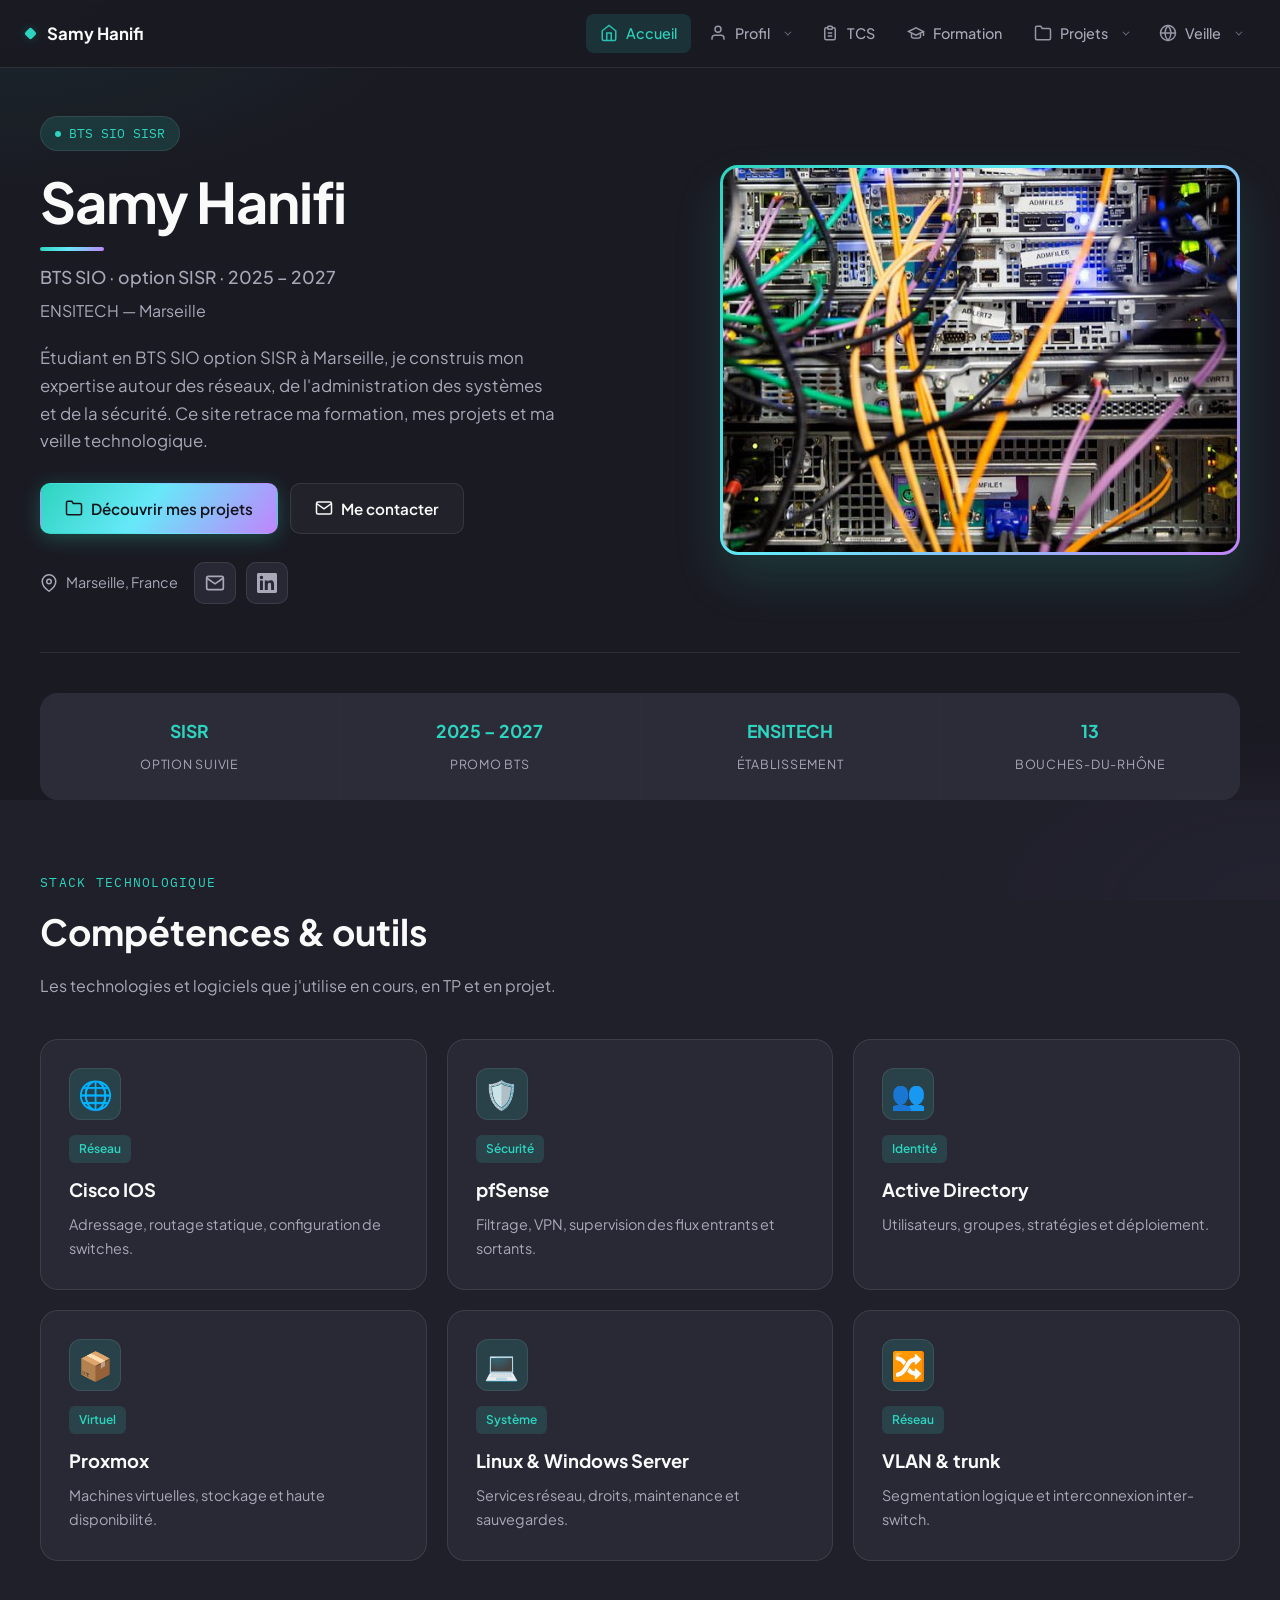
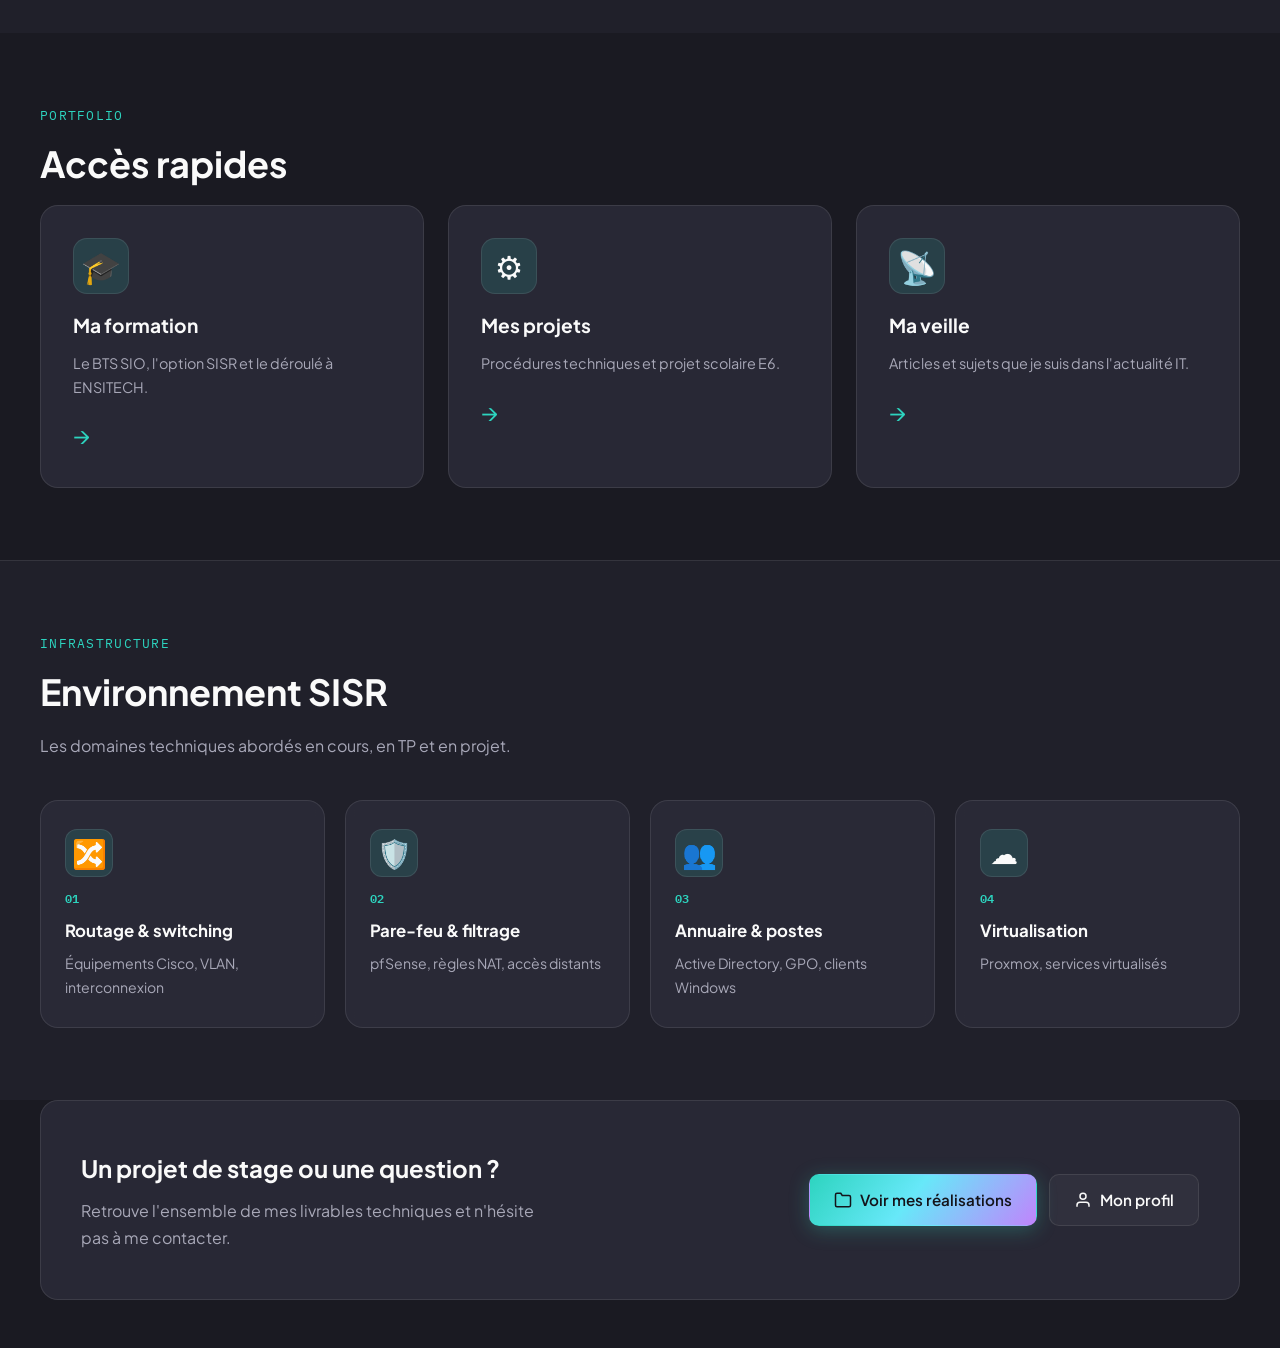
==== index.html @ b906e1eb "Add files via upload" ====
<!DOCTYPE html>
<html lang="fr">
<head>
  <meta charset="UTF-8">
  <meta name="viewport" content="width=device-width, initial-scale=1.0">
  <meta name="description" content="Samy Hanifi — Portfolio BTS SIO SISR, ENSITECH Marseille">
  <title>Samy Hanifi — Accueil</title>
  <link rel="preconnect" href="https://fonts.googleapis.com">
  <link rel="preconnect" href="https://fonts.gstatic.com" crossorigin>
  <link href="https://fonts.googleapis.com/css2?family=Plus+Jakarta+Sans:wght@400;500;600;700&family=IBM+Plex+Mono:wght@500&display=swap" rel="stylesheet">
  <link rel="stylesheet" href="css/style.css">
</head>
<body data-page="accueil">
  <header class="header">
    <div class="container header__inner">
      <a href="index.html" class="logo">
        <span class="logo__mark"></span>
        <span class="logo__name" data-profile="name">Samy Hanifi</span>
      </a>
      <nav class="nav" id="siteNav" aria-label="Navigation principale"></nav>
      <button class="menu-toggle" id="menuToggle" aria-label="Menu" aria-expanded="false">
        <span></span><span></span><span></span>
      </button>
    </div>
  </header>

  <div class="mobile-menu" id="mobileMenu" aria-hidden="true">
    <div class="mobile-menu__top">
      <span data-profile="name">Samy Hanifi</span>
      <button class="mobile-menu__close" id="menuClose" aria-label="Fermer">&times;</button>
    </div>
    <nav class="mobile-menu__nav" id="mobileNav" aria-label="Menu mobile"></nav>
  </div>

  <main>
    <section class="hero">
      <div class="container">
        <div class="hero__layout">
          <div class="hero__content">
            <p class="hero__badge">
              <span class="hero__badge-dot"></span>
              BTS SIO SISR
            </p>

            <h1 class="hero__title" data-profile="name">Samy Hanifi</h1>

            <p class="hero__role">
              BTS SIO · option SISR · <span data-profile="session">2025 – 2027</span>
            </p>
            <p class="hero__school" data-profile="school">ENSITECH — Marseille</p>

            <p class="hero__bio" data-profile="bio">
              Étudiant en BTS SIO option SISR à Marseille, je construis mon expertise autour des réseaux, de l'administration des systèmes et de la sécurité.
            </p>

            <div class="hero__cta">
              <a href="projets.html" class="btn btn--primary">
                <svg class="btn__icon" width="18" height="18" viewBox="0 0 24 24" fill="none" stroke="currentColor" stroke-width="2" aria-hidden="true"><path d="M22 19a2 2 0 0 1-2 2H4a2 2 0 0 1-2-2V5a2 2 0 0 1 2-2h5l2 3h9a2 2 0 0 1 2 2z"/></svg>
                Découvrir mes projets
              </a>
              <a href="mailto:samy.hanifi@ensitech.eu" class="btn btn--outline">
                <svg class="btn__icon" width="18" height="18" viewBox="0 0 24 24" fill="none" stroke="currentColor" stroke-width="2" aria-hidden="true"><path d="M4 4h16c1.1 0 2 .9 2 2v12c0 1.1-.9 2-2 2H4c-1.1 0-2-.9-2-2V6c0-1.1.9-2 2-2z"/><polyline points="22,6 12,13 2,6"/></svg>
                Me contacter
              </a>
            </div>

            <div class="hero__contact" id="contact">
              <span class="hero__location">
                <svg width="18" height="18" viewBox="0 0 24 24" fill="none" stroke="currentColor" stroke-width="2" aria-hidden="true"><path d="M21 10c0 7-9 13-9 13s-9-6-9-13a9 9 0 0 1 18 0z"/><circle cx="12" cy="10" r="3"/></svg>
                <span data-profile="location">Marseille, France</span>
              </span>
              <div class="hero__social">
                <a href="mailto:samy.hanifi@ensitech.eu" class="social-btn" data-profile="email" aria-label="Envoyer un e-mail">
                  <svg width="20" height="20" viewBox="0 0 24 24" fill="none" stroke="currentColor" stroke-width="2"><path d="M4 4h16c1.1 0 2 .9 2 2v12c0 1.1-.9 2-2 2H4c-1.1 0-2-.9-2-2V6c0-1.1.9-2 2-2z"/><polyline points="22,6 12,13 2,6"/></svg>
                </a>
                <a href="https://www.linkedin.com/in/samy-hanifi" class="social-btn" data-profile="linkedin" target="_blank" rel="noopener noreferrer" aria-label="Profil LinkedIn">
                  <svg width="20" height="20" viewBox="0 0 24 24" fill="currentColor"><path d="M20.447 20.452h-3.554v-5.569c0-1.328-.027-3.037-1.852-3.037-1.853 0-2.136 1.445-2.136 2.939v5.667H9.351V9h3.414v1.561h.046c.477-.9 1.637-1.85 3.37-1.85 3.601 0 4.267 2.37 4.267 5.455v6.286zM5.337 7.433a2.062 2.062 0 0 1-2.063-2.065 2.064 2.064 0 1 1 4.126 0 2.062 2.062 0 0 1-2.063 2.065zm1.782 13.019H3.555V9h3.564v11.452zM22.225 0H1.771C.792 0 0 .774 0 1.729v20.542C0 23.227.792 24 1.771 24h20.451C23.2 24 24 23.227 24 22.271V1.729C24 .774 23.2 0 22.222 0h.003z"/></svg>
                </a>
              </div>
            </div>
          </div>

          <div class="hero__visual">
            <div class="hero__image-frame">
              <img
                id="heroImage"
                src="assets/images/hero.jpg"
                alt="Infrastructure réseau — baie serveurs et câblage"
                class="hero__image"
                width="520"
                height="360"
              >
            </div>
          </div>
        </div>

        <div class="hero__stats">
          <div class="stat">
            <span class="stat__value">SISR</span>
            <span class="stat__label">Option suivie</span>
          </div>
          <div class="stat">
            <span class="stat__value" data-profile="session">2025 – 2027</span>
            <span class="stat__label">Promo BTS</span>
          </div>
          <div class="stat">
            <span class="stat__value">ENSITECH</span>
            <span class="stat__label">Établissement</span>
          </div>
          <div class="stat">
            <span class="stat__value">13</span>
            <span class="stat__label">Bouches-du-Rhône</span>
          </div>
        </div>
      </div>
    </section>

    <section class="section tools">
      <div class="container">
        <p class="section__eyebrow">Stack technologique</p>
        <h2 class="section__title">Compétences & outils</h2>
        <p class="section__desc">Les technologies et logiciels que j'utilise en cours, en TP et en projet.</p>

        <div class="tools__grid">
          <article class="tool-card">
            <div class="tool-card__icon" aria-hidden="true">🌐</div>
            <span class="tool-card__tag">Réseau</span>
            <h3>Cisco IOS</h3>
            <p>Adressage, routage statique, configuration de switches.</p>
          </article>
          <article class="tool-card">
            <div class="tool-card__icon" aria-hidden="true">🛡️</div>
            <span class="tool-card__tag">Sécurité</span>
            <h3>pfSense</h3>
            <p>Filtrage, VPN, supervision des flux entrants et sortants.</p>
          </article>
          <article class="tool-card">
            <div class="tool-card__icon" aria-hidden="true">👥</div>
            <span class="tool-card__tag">Identité</span>
            <h3>Active Directory</h3>
            <p>Utilisateurs, groupes, stratégies et déploiement.</p>
          </article>
          <article class="tool-card">
            <div class="tool-card__icon" aria-hidden="true">📦</div>
            <span class="tool-card__tag">Virtuel</span>
            <h3>Proxmox</h3>
            <p>Machines virtuelles, stockage et haute disponibilité.</p>
          </article>
          <article class="tool-card">
            <div class="tool-card__icon" aria-hidden="true">💻</div>
            <span class="tool-card__tag">Système</span>
            <h3>Linux & Windows Server</h3>
            <p>Services réseau, droits, maintenance et sauvegardes.</p>
          </article>
          <article class="tool-card">
            <div class="tool-card__icon" aria-hidden="true">🔀</div>
            <span class="tool-card__tag">Réseau</span>
            <h3>VLAN & trunk</h3>
            <p>Segmentation logique et interconnexion inter-switch.</p>
          </article>
        </div>
      </div>
    </section>

    <section class="section shortcuts">
      <div class="container">
        <p class="section__eyebrow">Portfolio</p>
        <h2 class="section__title">Accès rapides</h2>

        <div class="shortcuts__grid">
          <a href="bts-sio.html" class="shortcut-card">
            <div class="shortcut-card__icon" aria-hidden="true">🎓</div>
            <h3>Ma formation</h3>
            <p>Le BTS SIO, l'option SISR et le déroulé à ENSITECH.</p>
            <span class="shortcut-card__arrow">→</span>
          </a>
          <a href="projets.html" class="shortcut-card">
            <div class="shortcut-card__icon" aria-hidden="true">⚙️</div>
            <h3>Mes projets</h3>
            <p>Procédures techniques et projet scolaire E6.</p>
            <span class="shortcut-card__arrow">→</span>
          </a>
          <a href="veilles.html" class="shortcut-card">
            <div class="shortcut-card__icon" aria-hidden="true">📡</div>
            <h3>Ma veille</h3>
            <p>Articles et sujets que je suis dans l'actualité IT.</p>
            <span class="shortcut-card__arrow">→</span>
          </a>
        </div>
      </div>
    </section>

    <section class="section environments" id="environnements">
      <div class="container">
        <p class="section__eyebrow">Infrastructure</p>
        <h2 class="section__title">Environnement SISR</h2>
        <p class="section__desc">Les domaines techniques abordés en cours, en TP et en projet.</p>

        <div class="env__grid">
          <article class="env-card">
            <div class="env-card__icon" aria-hidden="true">🔀</div>
            <span class="env-card__num">01</span>
            <h3>Routage & switching</h3>
            <p>Équipements Cisco, VLAN, interconnexion</p>
          </article>
          <article class="env-card">
            <div class="env-card__icon" aria-hidden="true">🛡️</div>
            <span class="env-card__num">02</span>
            <h3>Pare-feu & filtrage</h3>
            <p>pfSense, règles NAT, accès distants</p>
          </article>
          <article class="env-card">
            <div class="env-card__icon" aria-hidden="true">👥</div>
            <span class="env-card__num">03</span>
            <h3>Annuaire & postes</h3>
            <p>Active Directory, GPO, clients Windows</p>
          </article>
          <article class="env-card">
            <div class="env-card__icon" aria-hidden="true">☁️</div>
            <span class="env-card__num">04</span>
            <h3>Virtualisation</h3>
            <p>Proxmox, services virtualisés</p>
          </article>
        </div>
      </div>
    </section>

    <section class="banner">
      <div class="container banner__inner">
        <div>
          <h2>Un projet de stage ou une question ?</h2>
          <p>Retrouve l'ensemble de mes livrables techniques et n'hésite pas à me contacter.</p>
        </div>
        <div class="banner__actions">
          <a href="projets.html" class="btn btn--primary">
            <svg class="btn__icon" width="18" height="18" viewBox="0 0 24 24" fill="none" stroke="currentColor" stroke-width="2"><path d="M22 19a2 2 0 0 1-2 2H4a2 2 0 0 1-2-2V5a2 2 0 0 1 2-2h5l2 3h9a2 2 0 0 1 2 2z"/></svg>
            Voir mes réalisations
          </a>
          <a href="a-propos-moi.html" class="btn btn--outline">
            <svg class="btn__icon" width="18" height="18" viewBox="0 0 24 24" fill="none" stroke="currentColor" stroke-width="2"><path d="M20 21v-2a4 4 0 0 0-4-4H8a4 4 0 0 0-4 4v2"/><circle cx="12" cy="7" r="4"/></svg>
            Mon profil
          </a>
        </div>
      </div>
    </section>
  </main>

  <script src="js/config.js"></script>
  <script src="js/nav.js"></script>
  <script src="js/main.js"></script>
</body>
</html>
---- css/style.css ----
/* ===== Palette Samy — ardoise + teal / violet ===== */
:root {
  --bg: #1a1a22;
  --bg-card: rgba(45, 45, 58, 0.82);
  --bg-elevated: rgba(36, 36, 48, 0.65);
  --border: rgba(255, 255, 255, 0.09);
  --text: #fafafa;
  --text-muted: #a8a8b8;
  --accent: #2dd4bf;
  --accent-2: #c084fc;
  --accent-dim: rgba(45, 212, 191, 0.14);
  --accent-glow: rgba(45, 212, 191, 0.28);
  --gradient: linear-gradient(128deg, #2dd4bf 0%, #67e8f9 45%, #c084fc 100%);
  --radius: 12px;
  --radius-lg: 18px;
  --header-h: 68px;
  --font: 'Plus Jakarta Sans', system-ui, sans-serif;
  --font-mono: 'IBM Plex Mono', monospace;
  --ease: 0.25s ease;
}

*, *::before, *::after { box-sizing: border-box; margin: 0; padding: 0; }
html { scroll-behavior: smooth; }

body {
  font-family: var(--font);
  background: var(--bg);
  color: var(--text);
  line-height: 1.65;
  min-height: 100vh;
}

body::before {
  content: '';
  position: fixed;
  inset: 0;
  background:
    radial-gradient(ellipse 70% 45% at 0% 0%, rgba(45, 212, 191, 0.08), transparent 50%),
    radial-gradient(ellipse 55% 40% at 100% 100%, rgba(192, 132, 252, 0.07), transparent 50%);
  pointer-events: none;
  z-index: -1;
}

a { color: inherit; text-decoration: none; }
ul { list-style: none; }
img { max-width: 100%; display: block; }

.container {
  width: min(1200px, 94vw);
  margin-inline: auto;
}

/* ===== Header ===== */
.header {
  position: sticky;
  top: 0;
  z-index: 100;
  height: var(--header-h);
  background: rgba(26, 26, 34, 0.92);
  backdrop-filter: blur(16px);
  border-bottom: 1px solid var(--border);
}

.header__inner {
  display: flex;
  align-items: center;
  height: 100%;
  gap: 20px;
}

.header .container {
  width: min(1280px, 96vw);
}

.logo {
  display: flex;
  align-items: center;
  gap: 12px;
  font-weight: 700;
  font-size: 1.05rem;
  flex-shrink: 0;
}

.logo__mark {
  width: 9px;
  height: 9px;
  border-radius: 2px;
  background: var(--accent);
  box-shadow: 0 0 10px var(--accent-glow);
  transform: rotate(45deg);
}

.nav {
  margin-left: auto;
}

.nav__list {
  display: flex;
  align-items: center;
  gap: 4px;
}

.nav__link {
  display: inline-flex;
  align-items: center;
  gap: 8px;
  padding: 8px 14px;
  border-radius: 8px;
  font-size: 0.9rem;
  font-weight: 500;
  color: var(--text-muted);
  transition: var(--ease);
}

.nav__icon {
  display: flex;
  flex-shrink: 0;
  opacity: 0.88;
  line-height: 0;
}

.nav__icon--mobile {
  width: 18px;
  height: 18px;
}

.nav__link:hover,
.nav__link--active {
  color: var(--text);
  background: var(--accent-dim);
}

.nav__link--active {
  color: var(--accent);
}

/* Menu déroulant Profil */
.nav__dropdown {
  position: relative;
}

.nav__dropdown > .nav__link::after {
  content: '';
  display: inline-block;
  width: 5px;
  height: 5px;
  margin-left: 6px;
  border-right: 1.5px solid currentColor;
  border-bottom: 1.5px solid currentColor;
  transform: rotate(45deg) translateY(-2px);
  vertical-align: middle;
  opacity: 0.6;
}

.nav__submenu {
  position: absolute;
  top: calc(100% + 10px);
  right: 0;
  opacity: 0;
  visibility: hidden;
  transform: translateY(8px);
  transition: opacity var(--ease), transform var(--ease), visibility var(--ease);
  pointer-events: none;
}

.nav__dropdown:hover .nav__submenu {
  opacity: 1;
  visibility: visible;
  transform: translateY(0);
  pointer-events: auto;
}

.nav__submenu--profil {
  display: flex;
  flex-direction: column;
  min-width: 300px;
  max-width: 360px;
  padding: 8px;
  background: rgba(32, 32, 42, 0.98);
  border: 1px solid var(--border);
  border-radius: var(--radius-lg);
  box-shadow: 0 24px 48px rgba(0, 0, 0, 0.45);
  backdrop-filter: blur(16px);
}

.nav__submenu-panel {
  padding: 8px;
}

.nav__submenu-panel + .nav__submenu-panel {
  border-top: 1px solid var(--border);
  margin-top: 4px;
  padding-top: 12px;
}

.nav__submenu-title {
  display: flex;
  align-items: center;
  gap: 8px;
  font-family: var(--font-mono);
  font-size: 0.72rem;
  font-weight: 600;
  text-transform: uppercase;
  letter-spacing: 0.08em;
  color: var(--accent);
  padding: 8px 12px 10px;
  margin-bottom: 4px;
}

.nav__submenu-link {
  display: flex;
  align-items: flex-start;
  gap: 12px;
  padding: 12px 14px;
  border-radius: 10px;
  transition: background var(--ease);
}

.nav__submenu-link:hover {
  background: var(--accent-dim);
}

.nav__submenu-link-text {
  flex: 1;
  min-width: 0;
}

.nav__submenu-link strong {
  display: block;
  font-size: 0.92rem;
  font-weight: 600;
  margin-bottom: 3px;
  color: var(--text);
}

.nav__submenu-link-text > span {
  display: block;
  font-size: 0.8rem;
  color: var(--text-muted);
  line-height: 1.4;
  white-space: nowrap;
}

/* Icônes profil */
.profil-icon {
  display: flex;
  align-items: center;
  justify-content: center;
  flex-shrink: 0;
  width: 36px;
  height: 36px;
  border-radius: 10px;
  background: var(--accent-dim);
  border: 1px solid var(--border);
  color: var(--accent);
}

.profil-icon--title {
  width: 28px;
  height: 28px;
  border-radius: 8px;
  background: transparent;
  border: none;
}

.profil-icon--sm {
  width: 30px;
  height: 30px;
  border-radius: 8px;
}

.profil-icon--lg {
  width: 52px;
  height: 52px;
  border-radius: 14px;
}

.mobile-menu__group-title {
  display: flex;
  align-items: center;
  gap: 8px;
}

.mobile-menu__sublink {
  display: flex;
  align-items: center;
  gap: 12px;
}

.profil-section__head {
  display: flex;
  align-items: flex-start;
  gap: 18px;
  margin-bottom: 28px;
}

.profil-section__head .section__title {
  margin-bottom: 0;
}

.profil-section__head .profil-section__subtitle {
  margin-bottom: 6px;
}

.menu-toggle {
  display: none;
  flex-direction: column;
  gap: 5px;
  margin-left: auto;
  background: none;
  border: none;
  cursor: pointer;
  padding: 8px;
}

.menu-toggle span {
  display: block;
  width: 22px;
  height: 2px;
  background: var(--text);
  border-radius: 2px;
}

/* ===== Menu mobile ===== */
.mobile-menu {
  position: fixed;
  inset: 0;
  z-index: 200;
  background: var(--bg);
  padding: 24px;
  transform: translateX(100%);
  transition: transform 0.35s ease;
}

.mobile-menu.is-open { transform: translateX(0); }

.mobile-menu__top {
  display: flex;
  justify-content: space-between;
  align-items: center;
  margin-bottom: 28px;
  font-weight: 700;
  font-size: 1.1rem;
}

.mobile-menu__close {
  background: none;
  border: none;
  color: var(--text);
  font-size: 2rem;
  cursor: pointer;
  line-height: 1;
}

.mobile-menu__nav {
  display: flex;
  flex-direction: column;
  gap: 6px;
}

.mobile-menu__link {
  display: flex;
  align-items: center;
  gap: 10px;
  padding: 14px 16px;
  border-radius: var(--radius);
  font-weight: 600;
  color: var(--text-muted);
  border: 1px solid var(--border);
  transition: var(--ease);
}

.mobile-menu__link--active,
.mobile-menu__link:hover {
  color: var(--accent);
  border-color: rgba(45, 212, 191, 0.35);
  background: var(--accent-dim);
}

.mobile-menu__group {
  padding: 12px 0;
  border-bottom: 1px solid var(--border);
}

.mobile-menu__group-title {
  font-family: var(--font-mono);
  font-size: 0.72rem;
  font-weight: 600;
  text-transform: uppercase;
  letter-spacing: 0.08em;
  color: var(--accent);
  padding: 0 16px 8px;
}

.mobile-menu__sublink {
  display: flex;
  align-items: center;
  gap: 10px;
  padding: 10px 16px 10px 20px;
  font-size: 0.92rem;
  font-weight: 500;
  color: var(--text-muted);
  transition: var(--ease);
}

.mobile-menu__sublink:hover,
.mobile-menu__sublink--active {
  color: var(--accent);
  background: var(--accent-dim);
}

/* ===== Buttons ===== */
.btn {
  display: inline-flex;
  align-items: center;
  justify-content: center;
  gap: 8px;
  padding: 12px 24px;
  border-radius: 10px;
  font-weight: 600;
  font-size: 0.95rem;
  transition: var(--ease);
  border: 1px solid transparent;
}

.btn--primary {
  background: var(--gradient);
  color: #14141a;
  box-shadow: 0 4px 20px var(--accent-glow);
}

.btn--primary:hover {
  transform: translateY(-2px);
  box-shadow: 0 8px 28px var(--accent-glow);
}

.btn--outline {
  border-color: var(--border);
  color: var(--text);
  background: rgba(255, 255, 255, 0.04);
}

.btn--outline:hover {
  border-color: var(--accent);
  background: var(--accent-dim);
}

.btn__icon { flex-shrink: 0; }

/* ===== Hero ===== */
.hero { padding: 48px 0 0; }

.hero__layout {
  display: grid;
  grid-template-columns: 1fr 1fr;
  gap: 48px;
  align-items: center;
  padding-bottom: 48px;
  border-bottom: 1px solid var(--border);
}

.hero__badge {
  display: inline-flex;
  align-items: center;
  gap: 8px;
  padding: 6px 14px;
  border-radius: 100px;
  background: var(--accent-dim);
  border: 1px solid var(--border);
  font-size: 0.8rem;
  font-family: var(--font-mono);
  color: var(--accent);
  margin-bottom: 20px;
}

.hero__badge-dot {
  width: 6px;
  height: 6px;
  border-radius: 50%;
  background: var(--accent);
  animation: pulse 2s infinite;
}

@keyframes pulse {
  0%, 100% { opacity: 1; }
  50% { opacity: 0.4; }
}

.hero__title {
  font-size: clamp(2.5rem, 5vw, 3.5rem);
  font-weight: 700;
  line-height: 1.1;
  margin-bottom: 12px;
  color: var(--text);
  letter-spacing: -0.02em;
}

.hero__title::after {
  content: '';
  display: block;
  width: 64px;
  height: 4px;
  margin-top: 14px;
  border-radius: 2px;
  background: var(--gradient);
}

.hero__role {
  font-size: 1.1rem;
  font-weight: 500;
  color: var(--text-muted);
  margin-bottom: 6px;
}

.hero__school {
  font-size: 1rem;
  color: var(--text-muted);
  margin-bottom: 20px;
}

.hero__bio {
  color: var(--text-muted);
  max-width: 520px;
  margin-bottom: 28px;
  font-size: 1.05rem;
}

.hero__cta {
  display: flex;
  flex-wrap: wrap;
  gap: 12px;
  margin-bottom: 28px;
}

.hero__contact {
  display: flex;
  flex-wrap: wrap;
  align-items: center;
  gap: 16px;
}

.hero__location {
  display: inline-flex;
  align-items: center;
  gap: 8px;
  font-size: 0.9rem;
  color: var(--text-muted);
}

.hero__social {
  display: inline-flex;
  align-items: center;
  gap: 10px;
}

.social-btn {
  display: flex;
  align-items: center;
  justify-content: center;
  width: 42px;
  height: 42px;
  border-radius: 10px;
  color: var(--text-muted);
  border: 1px solid var(--border);
  background: var(--bg-card);
  transition: var(--ease);
}

.social-btn:hover {
  color: var(--accent);
  border-color: var(--accent);
  background: var(--accent-dim);
  box-shadow: 0 0 16px var(--accent-glow);
}

.hero__visual {
  display: flex;
  justify-content: flex-end;
}

.hero__image-frame {
  position: relative;
  width: 100%;
  max-width: 520px;
  aspect-ratio: 4 / 3;
  border-radius: var(--radius-lg);
  padding: 3px;
  background: var(--gradient);
  box-shadow: 0 24px 48px rgba(45, 212, 191, 0.15);
  overflow: hidden;
}

.hero__image {
  width: 100%;
  height: 100%;
  object-fit: cover;
  border-radius: calc(var(--radius-lg) - 3px);
  background: var(--bg-elevated);
}

.hero__stats {
  display: grid;
  grid-template-columns: repeat(4, 1fr);
  gap: 1px;
  background: var(--border);
  border-radius: var(--radius-lg);
  overflow: hidden;
  margin-top: 40px;
}

.stat {
  background: var(--bg-card);
  backdrop-filter: blur(8px);
  padding: 24px 20px;
  text-align: center;
}

.stat__value {
  display: block;
  font-weight: 700;
  font-size: 1.1rem;
  margin-bottom: 4px;
  color: var(--accent);
}

.stat__label {
  font-size: 0.78rem;
  color: var(--text-muted);
  text-transform: uppercase;
  letter-spacing: 0.06em;
}

/* ===== Sections ===== */
.section { padding: 72px 0; }

.section__eyebrow {
  font-family: var(--font-mono);
  font-size: 0.8rem;
  color: var(--accent);
  text-transform: uppercase;
  letter-spacing: 0.1em;
  margin-bottom: 8px;
}

.section__title {
  font-size: clamp(1.75rem, 3vw, 2.25rem);
  font-weight: 700;
  margin-bottom: 12px;
}

.section__desc {
  color: var(--text-muted);
  max-width: 600px;
  margin-bottom: 40px;
}

/* Tools — 3 colonnes × 2 lignes */
.tools { background: var(--bg-elevated); }

.tools__grid {
  display: grid;
  grid-template-columns: repeat(3, 1fr);
  gap: 20px;
}

.tool-card {
  padding: 28px;
  background: var(--bg-card);
  border: 1px solid var(--border);
  border-radius: var(--radius-lg);
  backdrop-filter: blur(8px);
  transition: var(--ease);
}

.tool-card:hover {
  border-color: rgba(45, 212, 191, 0.4);
  transform: translateY(-4px);
  box-shadow: 0 12px 32px rgba(0, 0, 0, 0.2);
}

.tool-card__icon {
  font-size: 1.75rem;
  line-height: 1;
  margin-bottom: 14px;
  width: 52px;
  height: 52px;
  display: flex;
  align-items: center;
  justify-content: center;
  background: var(--accent-dim);
  border-radius: 12px;
  border: 1px solid var(--border);
}

.tool-card__tag {
  display: inline-block;
  padding: 4px 10px;
  border-radius: 6px;
  font-size: 0.75rem;
  font-weight: 600;
  background: var(--accent-dim);
  color: var(--accent);
  margin-bottom: 12px;
}

.tool-card h3 {
  font-size: 1.15rem;
  margin-bottom: 8px;
}

.tool-card p {
  font-size: 0.9rem;
  color: var(--text-muted);
}

/* Shortcuts */
.shortcuts__grid {
  display: grid;
  grid-template-columns: repeat(3, 1fr);
  gap: 24px;
}

.shortcut-card {
  position: relative;
  display: block;
  padding: 32px;
  background: var(--bg-card);
  border: 1px solid var(--border);
  border-radius: var(--radius-lg);
  transition: var(--ease);
  overflow: hidden;
}

.shortcut-card::before {
  content: '';
  position: absolute;
  top: 0; left: 0; right: 0;
  height: 3px;
  background: var(--gradient);
  transform: scaleX(0);
  transform-origin: left;
  transition: transform 0.35s ease;
}

.shortcut-card:hover {
  border-color: rgba(45, 212, 191, 0.35);
  transform: translateY(-4px);
}

.shortcut-card:hover::before { transform: scaleX(1); }

.shortcut-card__icon {
  font-size: 2rem;
  line-height: 1;
  margin-bottom: 16px;
  width: 56px;
  height: 56px;
  display: flex;
  align-items: center;
  justify-content: center;
  background: var(--accent-dim);
  border-radius: 14px;
  border: 1px solid var(--border);
}

.shortcut-card h3 { font-size: 1.2rem; margin-bottom: 10px; }
.shortcut-card p { font-size: 0.9rem; color: var(--text-muted); margin-bottom: 16px; }

.shortcut-card__arrow {
  font-size: 1.5rem;
  color: var(--accent);
  transition: transform var(--ease);
}

.shortcut-card:hover .shortcut-card__arrow { transform: translateX(6px); }

/* Environnement SISR */
.environments {
  background: var(--bg-elevated);
  border-top: 1px solid var(--border);
}

.env__grid {
  display: grid;
  grid-template-columns: repeat(4, 1fr);
  gap: 20px;
}

.env-card {
  padding: 28px 24px;
  background: var(--bg-card);
  border: 1px solid var(--border);
  border-radius: var(--radius-lg);
  backdrop-filter: blur(8px);
  transition: var(--ease);
}

.env-card:hover {
  border-color: var(--accent);
  box-shadow: 0 8px 28px rgba(45, 212, 191, 0.12);
}

.env-card__icon {
  font-size: 1.75rem;
  line-height: 1;
  margin-bottom: 12px;
  width: 48px;
  height: 48px;
  display: flex;
  align-items: center;
  justify-content: center;
  background: var(--accent-dim);
  border-radius: 12px;
  border: 1px solid var(--border);
}

.env-card__num {
  display: block;
  font-family: var(--font-mono);
  font-size: 0.75rem;
  font-weight: 600;
  color: var(--accent);
  margin-bottom: 8px;
}

.env-card h3 {
  font-size: 1.05rem;
  margin-bottom: 8px;
}

.env-card p {
  font-size: 0.88rem;
  color: var(--text-muted);
}

/* Banner */
.banner { padding: 0 0 48px; }

.banner__inner {
  display: flex;
  flex-wrap: wrap;
  align-items: center;
  justify-content: space-between;
  gap: 24px;
  padding: 48px 40px;
  background: var(--bg-card);
  border: 1px solid var(--border);
  border-radius: var(--radius-lg);
  backdrop-filter: blur(8px);
}

.banner h2 {
  font-size: 1.5rem;
  margin-bottom: 10px;
}

.banner p {
  color: var(--text-muted);
  max-width: 480px;
}

.banner__actions {
  display: flex;
  flex-wrap: wrap;
  gap: 12px;
}

/* ===== Pages Profil ===== */
.page-profil { padding-bottom: 48px; }

.page-hero {
  padding: 48px 0 32px;
  border-bottom: 1px solid var(--border);
}

.page-hero--sub { padding-top: 36px; }

.page-hero__title {
  font-size: clamp(2rem, 4vw, 2.75rem);
  font-weight: 700;
  letter-spacing: -0.02em;
  margin-bottom: 10px;
}

.page-hero__title::after {
  content: '';
  display: block;
  width: 56px;
  height: 4px;
  margin-top: 12px;
  border-radius: 2px;
  background: var(--gradient);
}

.page-hero__desc {
  color: var(--text-muted);
  font-size: 1.05rem;
}

.page-back {
  display: inline-block;
  font-size: 0.9rem;
  color: var(--accent);
  margin-bottom: 20px;
  transition: opacity var(--ease);
}

.page-back:hover { opacity: 0.8; }

/* Hub profil */
.profil-hub { padding-top: 48px; }

.profil-hub__grid {
  display: grid;
  grid-template-columns: repeat(2, 1fr);
  gap: 28px;
}

.profil-group {
  background: var(--bg-card);
  border: 1px solid var(--border);
  border-radius: var(--radius-lg);
  overflow: hidden;
  transition: border-color var(--ease);
}

.profil-group:hover { border-color: rgba(45, 212, 191, 0.35); }

.profil-group__main {
  display: flex;
  align-items: flex-start;
  gap: 18px;
  padding: 28px;
  border-bottom: 1px solid var(--border);
  transition: background var(--ease);
}

.profil-group__main:hover { background: var(--accent-dim); }

.profil-group__icon {
  font-size: 2rem;
  width: 56px;
  height: 56px;
  display: flex;
  align-items: center;
  justify-content: center;
  background: var(--accent-dim);
  border-radius: 14px;
  border: 1px solid var(--border);
  flex-shrink: 0;
}

.profil-group__main h2 {
  font-size: 1.25rem;
  margin-bottom: 6px;
}

.profil-group__main p {
  font-size: 0.9rem;
  color: var(--text-muted);
}

.profil-group__arrow {
  margin-left: auto;
  font-size: 1.4rem;
  color: var(--accent);
  flex-shrink: 0;
  padding-top: 4px;
}

.profil-group__subs { padding: 8px; }

.profil-group__subs li { border-radius: 10px; }

.profil-group__subs a {
  display: block;
  padding: 14px 18px;
  border-radius: 10px;
  transition: background var(--ease);
}

.profil-group__subs a:hover { background: var(--accent-dim); }

.profil-sub__label {
  display: block;
  font-weight: 600;
  font-size: 0.95rem;
  margin-bottom: 2px;
}

.profil-sub__hint {
  display: block;
  font-size: 0.82rem;
  color: var(--text-muted);
}

/* Sous-navigation sticky */
.profil-subnav {
  position: sticky;
  top: var(--header-h);
  z-index: 50;
  background: rgba(26, 26, 34, 0.95);
  backdrop-filter: blur(12px);
  border-bottom: 1px solid var(--border);
}

.profil-subnav__inner {
  display: flex;
  flex-wrap: wrap;
  gap: 8px;
  padding: 12px 0;
}

.profil-subnav__link {
  display: inline-flex;
  align-items: center;
  gap: 8px;
  padding: 8px 16px;
  border-radius: 8px;
  font-size: 0.88rem;
  font-weight: 500;
  color: var(--text-muted);
  border: 1px solid transparent;
  transition: var(--ease);
}

.profil-subnav__link:hover {
  color: var(--text);
  background: var(--accent-dim);
}

.profil-subnav__link--active {
  color: var(--accent);
  border-color: rgba(45, 212, 191, 0.35);
  background: var(--accent-dim);
}

/* Sections contenu profil */
.profil-section { scroll-margin-top: calc(var(--header-h) + 56px); }

.profil-section--alt { background: var(--bg-elevated); }

.profil-section__subtitle {
  font-family: var(--font-mono);
  font-size: 0.8rem;
  color: var(--accent);
  text-transform: uppercase;
  letter-spacing: 0.1em;
  margin-bottom: 8px;
}

.profil-content { max-width: 760px; }
.profil-content:has(.skills-grid) { max-width: 100%; }

.profil-placeholder {
  color: var(--text-muted);
  font-style: italic;
  margin-bottom: 28px;
  padding: 16px 20px;
  border-left: 3px solid var(--accent);
  background: var(--accent-dim);
  border-radius: 0 var(--radius) var(--radius) 0;
}

/* Timeline parcours */
.timeline {
  display: flex;
  flex-direction: column;
  gap: 0;
  border-left: 2px solid var(--border);
  margin-left: 8px;
  padding-left: 28px;
}

.timeline__item {
  position: relative;
  padding-bottom: 32px;
}

.timeline__item:last-child { padding-bottom: 0; }

.timeline__item::before {
  content: '';
  position: absolute;
  left: -35px;
  top: 6px;
  width: 12px;
  height: 12px;
  border-radius: 50%;
  background: var(--accent);
  box-shadow: 0 0 12px var(--accent-glow);
}

.timeline__date {
  display: block;
  font-family: var(--font-mono);
  font-size: 0.8rem;
  color: var(--accent);
  margin-bottom: 6px;
}

.timeline__item h3 { font-size: 1.1rem; margin-bottom: 4px; }
.timeline__item p { color: var(--text-muted); font-size: 0.95rem; }

/* Compétences */
.competences-grid {
  display: grid;
  grid-template-columns: repeat(2, 1fr);
  gap: 16px;
}

.competence-block {
  padding: 20px;
  background: var(--bg-card);
  border: 1px solid var(--border);
  border-radius: var(--radius);
}

.competence-block h3 {
  font-size: 1rem;
  margin-bottom: 8px;
  color: var(--accent);
}

.competence-block p {
  font-size: 0.9rem;
  color: var(--text-muted);
}

/* Certifications */
.cert-list {
  display: flex;
  flex-direction: column;
  gap: 16px;
}

.cert-card {
  display: flex;
  align-items: flex-start;
  gap: 18px;
  padding: 22px 24px;
  background: var(--bg-card);
  border: 1px solid var(--border);
  border-radius: var(--radius-lg);
}

.cert-card--placeholder { border-style: dashed; }

.cert-card__icon {
  font-size: 1.75rem;
  width: 48px;
  height: 48px;
  display: flex;
  align-items: center;
  justify-content: center;
  background: var(--accent-dim);
  border-radius: 12px;
  border: 1px solid var(--border);
  flex-shrink: 0;
}

.cert-card h3 {
  font-size: 1.05rem;
  margin-bottom: 6px;
}

.cert-card__org,
.cert-card__date {
  font-size: 0.9rem;
  color: var(--text-muted);
}

.cert-card__date {
  margin-top: 4px;
  font-family: var(--font-mono);
  font-size: 0.8rem;
  color: var(--accent);
}

/* CV */
.cv-box {
  display: flex;
  flex-wrap: wrap;
  align-items: center;
  gap: 20px;
  padding: 28px;
  background: var(--bg-card);
  border: 1px solid var(--border);
  border-radius: var(--radius-lg);
}

.cv-box__icon { font-size: 2.5rem; }

.cv-box h3 { font-size: 1.1rem; margin-bottom: 4px; }
.cv-box p { font-size: 0.9rem; color: var(--text-muted); }

.cv-box .btn { margin-left: auto; }

.cv-note {
  margin-top: 16px;
  font-size: 0.8rem;
  color: var(--text-muted);
}

.cv-note code {
  font-family: var(--font-mono);
  font-size: 0.75rem;
  padding: 2px 6px;
  background: var(--bg-elevated);
  border-radius: 4px;
}

/* Stages */
.stages-list {
  display: flex;
  flex-direction: column;
  gap: 24px;
}

.stage-card {
  display: flex;
  gap: 20px;
  align-items: flex-start;
  padding: 28px;
  background: var(--bg-card);
  border: 1px solid var(--border);
  border-radius: var(--radius-lg);
}

.stage-card__icon { flex-shrink: 0; }

.stage-card__body {
  flex: 1;
  min-width: 0;
}

.stage-card__header {
  display: flex;
  flex-wrap: wrap;
  align-items: center;
  gap: 12px;
  margin-bottom: 14px;
}

.stage-card__badge {
  padding: 4px 10px;
  font-size: 0.75rem;
  font-weight: 600;
  background: var(--accent-dim);
  color: var(--accent);
  border-radius: 6px;
}

.stage-card__period {
  font-family: var(--font-mono);
  font-size: 0.8rem;
  color: var(--text-muted);
}

.stage-card h3 { font-size: 1.2rem; margin-bottom: 6px; }

.stage-card__role {
  color: var(--text-muted);
  font-size: 0.95rem;
  margin-bottom: 16px;
}

.stage-card__missions {
  list-style: disc;
  padding-left: 20px;
  color: var(--text-muted);
  font-size: 0.92rem;
}

.stage-card__missions li { margin-bottom: 6px; }

.stage-card--placeholder {
  border-style: dashed;
  opacity: 0.9;
}

/* ===== Page TCS ===== */
.page-tcs { padding-bottom: 0; }

.tcs-hero {
  padding: 48px 0 56px;
  background: linear-gradient(165deg, var(--surface) 0%, var(--bg) 55%);
  border-bottom: 1px solid var(--border);
}

.tcs-hero__title {
  font-size: clamp(1.85rem, 4vw, 2.5rem);
  margin: 8px 0 16px;
  letter-spacing: -0.02em;
}

.tcs-hero__lead {
  max-width: 640px;
  color: var(--text-muted);
  font-size: 1.05rem;
  line-height: 1.65;
  margin-bottom: 28px;
}

.tcs-hero__meta {
  display: flex;
  flex-wrap: wrap;
  gap: 16px;
  margin-bottom: 28px;
}

.tcs-meta-card {
  padding: 16px 24px;
  background: var(--surface);
  border: 1px solid var(--border);
  border-radius: var(--radius-lg);
  min-width: 140px;
}

.tcs-meta-card__value {
  display: block;
  font-size: 1.35rem;
  font-weight: 700;
  color: var(--accent);
  margin-bottom: 4px;
}

.tcs-meta-card__label {
  font-size: 0.85rem;
  color: var(--text-muted);
}

.tcs-block__head {
  display: flex;
  align-items: flex-start;
  gap: 16px;
  margin-bottom: 28px;
}

.tcs-block--alt {
  background: var(--surface);
  border-top: 1px solid var(--border);
  border-bottom: 1px solid var(--border);
}

.tcs-objectifs {
  display: grid;
  gap: 12px;
  list-style: none;
  padding: 0;
  margin: 0;
}

.tcs-objectifs li {
  padding: 16px 20px;
  background: var(--bg);
  border: 1px solid var(--border);
  border-radius: var(--radius);
  font-weight: 500;
  color: var(--text);
  border-left: 3px solid var(--accent);
}

.tcs-tags {
  display: flex;
  flex-wrap: wrap;
  gap: 10px;
}

.tcs-tag {
  padding: 8px 14px;
  font-size: 0.88rem;
  font-weight: 500;
  background: var(--bg);
  border: 1px solid var(--border);
  border-radius: 999px;
  color: var(--text-muted);
}

.tcs-certs {
  display: grid;
  grid-template-columns: repeat(auto-fill, minmax(260px, 1fr));
  gap: 20px;
}

.tcs-cert {
  padding: 24px;
  background: var(--bg);
  border: 1px solid var(--border);
  border-radius: var(--radius-lg);
}

.tcs-cert h3 { font-size: 1.05rem; margin-bottom: 6px; }

.tcs-cert p { color: var(--text-muted); font-size: 0.9rem; }

.tcs-cert__status {
  display: inline-block;
  margin-bottom: 12px;
  padding: 4px 10px;
  font-size: 0.72rem;
  font-weight: 600;
  text-transform: uppercase;
  letter-spacing: 0.06em;
  background: var(--accent-dim);
  color: var(--accent);
  border-radius: 6px;
}

.tcs-cert--placeholder { border-style: dashed; opacity: 0.92; }

.tcs-debouches {
  display: grid;
  grid-template-columns: repeat(auto-fill, minmax(240px, 1fr));
  gap: 16px;
}

.tcs-debouch {
  padding: 20px;
  background: var(--bg);
  border: 1px solid var(--border);
  border-radius: var(--radius);
}

.tcs-debouch h3 {
  font-size: 1rem;
  margin-bottom: 8px;
  color: var(--accent);
}

.tcs-debouch p {
  font-size: 0.9rem;
  color: var(--text-muted);
  line-height: 1.5;
}

.tcs-download-banner {
  padding: 48px 0;
  background: linear-gradient(135deg, rgba(45, 212, 191, 0.12), rgba(139, 92, 246, 0.1));
  border-top: 1px solid var(--border);
}

.tcs-download-banner__inner {
  display: flex;
  flex-wrap: wrap;
  align-items: center;
  justify-content: space-between;
  gap: 24px;
}

.tcs-download-banner h2 {
  font-size: 1.35rem;
  margin-bottom: 6px;
}

.tcs-download-banner p {
  color: var(--text-muted);
  font-size: 0.95rem;
}

.btn--lg {
  padding: 14px 24px;
  font-size: 1rem;
}

.btn__icon {
  flex-shrink: 0;
}

/* ===== Responsive ===== */
@media (max-width: 900px) {
  .profil-hub__grid { grid-template-columns: 1fr; }
  .competences-grid { grid-template-columns: 1fr; }
  .cv-box .btn { margin-left: 0; width: 100%; justify-content: center; }
  .hero__layout { grid-template-columns: 1fr; }
  .hero__visual { order: -1; justify-content: center; }
  .hero__image-frame { max-width: 100%; }
  .hero__stats { grid-template-columns: repeat(2, 1fr); }
  .tools__grid { grid-template-columns: repeat(2, 1fr); }
  .env__grid { grid-template-columns: repeat(2, 1fr); }
  .shortcuts__grid { grid-template-columns: 1fr; }
}

@media (max-width: 768px) {
  .nav { display: none; }
  .menu-toggle { display: flex; }
  .hero { padding-top: 28px; }
  .section { padding: 56px 0; }
  .tools__grid { grid-template-columns: 1fr; }
  .env__grid { grid-template-columns: 1fr; }
  .banner__inner { padding: 32px 24px; }
}

/* ===== Animations ===== */
@keyframes float {
  0%, 100% { transform: translateY(0); }
  50% { transform: translateY(-6px); }
}

@keyframes floatSubtle {
  0%, 100% { transform: translateY(0); }
  50% { transform: translateY(-2px); }
}

@keyframes heroPulse {
  0%, 100% { transform: scale(1); opacity: 0.5; }
  50% { transform: scale(1.35); opacity: 0.15; }
}

@keyframes timelineScroll {
  0%, 28% { transform: translateY(0); }
  33%, 61% { transform: translateY(-33.33%); }
  66%, 94% { transform: translateY(-66.66%); }
  100% { transform: translateY(-66.66%); }
}

@keyframes iconPulse {
  0%, 100% { box-shadow: 0 0 0 0 rgba(45, 212, 191, 0.35); }
  50% { box-shadow: 0 0 0 8px rgba(45, 212, 191, 0); }
}

@keyframes shimmer {
  0% { background-position: -200% center; }
  100% { background-position: 200% center; }
}

@keyframes ringSpin {
  to { transform: rotate(360deg); }
}

.reveal,
.reveal-stagger > *,
.timeline__item,
.skill-card,
.objectif-card,
.comp-card,
.debouch-card,
.proc-card,
.veille-card,
.formation-card {
  opacity: 0;
  transform: translateY(22px);
  transition: opacity 0.55s ease var(--reveal-delay, 0s),
              transform 0.55s ease var(--reveal-delay, 0s);
}

.reveal.is-visible,
.reveal-stagger > *.is-visible,
.timeline__item.is-visible,
.skill-card.is-visible,
.objectif-card.is-visible,
.comp-card.is-visible,
.debouch-card.is-visible,
.proc-card.is-visible,
.veille-card.is-visible,
.formation-card.is-visible {
  opacity: 1;
  transform: translateY(0);
}

.anim-icon {
  animation: float 3.2s ease-in-out infinite;
}

.anim-icon--subtle {
  animation: floatSubtle 4.5s ease-in-out infinite;
}

.anim-icon--pulse {
  animation: float 3.2s ease-in-out infinite, iconPulse 2.4s ease-in-out infinite;
}

/* Marque décorative (comme le logo) */
.mark-dot {
  display: block;
  width: 9px;
  height: 9px;
  border-radius: 2px;
  background: var(--accent);
  box-shadow: 0 0 10px var(--accent-glow);
  transform: rotate(45deg);
  flex-shrink: 0;
}

/* Hero pages internes */
.page-hero--visual {
  padding-bottom: 40px;
  overflow: hidden;
}

.page-hero__wrap {
  display: grid;
  grid-template-columns: 1fr 1fr;
  gap: 40px;
  align-items: center;
}

.page-hero__media {
  display: flex;
  justify-content: flex-end;
}

.page-hero__image-frame {
  max-width: 100%;
}

.tcs-hero .page-hero__wrap {
  align-items: flex-start;
}

/* Compétences profil */
.skills-grid {
  display: grid;
  grid-template-columns: repeat(2, 1fr);
  gap: 18px;
}

.skill-card {
  position: relative;
  padding: 24px;
  background: var(--bg-card);
  border: 1px solid var(--border);
  border-radius: var(--radius-lg);
  overflow: hidden;
  transition: border-color var(--ease), transform var(--ease), box-shadow var(--ease);
}

.skill-card::after {
  content: '';
  position: absolute;
  inset: 0;
  background: linear-gradient(105deg, transparent 40%, rgba(45, 212, 191, 0.06) 50%, transparent 60%);
  background-size: 200% 100%;
  opacity: 0;
  transition: opacity var(--ease);
  pointer-events: none;
}

.skill-card:hover {
  border-color: rgba(45, 212, 191, 0.45);
  transform: translateY(-4px);
  box-shadow: 0 12px 32px rgba(0, 0, 0, 0.22);
}

.skill-card:hover::after {
  opacity: 1;
  animation: shimmer 1.8s ease infinite;
}

.skill-card__icon {
  width: 48px;
  height: 48px;
  display: flex;
  align-items: center;
  justify-content: center;
  margin-bottom: 14px;
  border-radius: 12px;
  background: var(--accent-dim);
  border: 1px solid var(--border);
  color: var(--accent);
  font-size: 1.4rem;
}

.skill-card h3 {
  font-size: 1.05rem;
  margin-bottom: 8px;
  color: var(--accent);
}

.skill-card p {
  font-size: 0.9rem;
  color: var(--text-muted);
}

.skill-card__bar {
  height: 4px;
  margin-top: 14px;
  background: var(--bg-elevated);
  border-radius: 2px;
  overflow: hidden;
}

.skill-card__bar span {
  display: block;
  height: 100%;
  width: 0;
  border-radius: 2px;
  background: var(--gradient);
  transition: width 1.2s ease 0.3s;
}

.skill-card.is-visible .skill-card__bar span {
  width: var(--level, 70%);
}

/* Certif animée */
.cert-card--animated {
  position: relative;
  overflow: hidden;
  transition: transform var(--ease), border-color var(--ease);
}

.cert-card--animated:hover {
  transform: translateY(-3px);
  border-color: rgba(45, 212, 191, 0.5);
}

.cert-card__ring {
  position: relative;
  flex-shrink: 0;
}

.cert-card__ring::before {
  content: '';
  position: absolute;
  inset: -4px;
  border-radius: 18px;
  border: 2px dashed rgba(45, 212, 191, 0.35);
  animation: ringSpin 12s linear infinite;
}

/* Timeline enrichie */
.timeline__item p + p {
  margin-top: 8px;
  font-size: 0.88rem;
}

.timeline__tag {
  display: inline-block;
  margin-top: 10px;
  padding: 4px 10px;
  font-size: 0.72rem;
  font-weight: 600;
  text-transform: uppercase;
  letter-spacing: 0.05em;
  background: var(--accent-dim);
  color: var(--accent);
  border-radius: 6px;
}

.timeline__item--highlight::before {
  background: var(--gradient);
  width: 14px;
  height: 14px;
  left: -36px;
}

/* TCS objectifs animés */
.tcs-objectifs--animated {
  grid-template-columns: repeat(2, 1fr);
}

.objectif-card {
  display: flex;
  align-items: flex-start;
  gap: 14px;
  padding: 18px 20px;
  background: var(--bg);
  border: 1px solid var(--border);
  border-radius: var(--radius);
  transition: border-color var(--ease), transform var(--ease);
}

.objectif-card:hover {
  border-color: rgba(45, 212, 191, 0.4);
  transform: translateX(4px);
}

.objectif-card__mark {
  flex-shrink: 0;
  display: flex;
  align-items: center;
  gap: 10px;
}

.objectif-card__mark .profil-icon {
  width: 40px;
  height: 40px;
  border-radius: 11px;
}

.objectif-card p {
  font-weight: 500;
  font-size: 0.95rem;
  line-height: 1.5;
}

/* TCS compétences cartes */
.comps-grid {
  display: grid;
  grid-template-columns: repeat(3, 1fr);
  gap: 16px;
}

.comp-card {
  padding: 20px;
  background: var(--bg);
  border: 1px solid var(--border);
  border-radius: var(--radius);
  text-align: center;
  transition: border-color var(--ease), transform var(--ease);
}

.comp-card:hover {
  border-color: var(--accent);
  transform: translateY(-4px);
}

.comp-card__icon {
  font-size: 1.6rem;
  margin-bottom: 10px;
  display: block;
}

.comp-card h3 {
  font-size: 0.92rem;
  font-weight: 600;
  color: var(--text);
  line-height: 1.4;
}

/* Débouchés 3 + 3 */
.debouches-rows {
  display: flex;
  flex-direction: column;
  gap: 16px;
}

.debouches-row {
  display: grid;
  grid-template-columns: repeat(3, 1fr);
  gap: 16px;
}

.debouch-card {
  padding: 22px;
  background: var(--bg);
  border: 1px solid var(--border);
  border-radius: var(--radius-lg);
  transition: border-color var(--ease), transform var(--ease), box-shadow var(--ease);
}

.debouch-card:hover {
  border-color: rgba(45, 212, 191, 0.45);
  transform: translateY(-3px);
  box-shadow: 0 8px 24px rgba(45, 212, 191, 0.08);
}

.debouch-card__icon {
  font-size: 1.5rem;
  margin-bottom: 12px;
  display: block;
}

.debouch-card h3 {
  font-size: 1rem;
  margin-bottom: 8px;
  color: var(--accent);
}

.debouch-card p {
  font-size: 0.88rem;
  color: var(--text-muted);
  line-height: 1.5;
}

/* Stage animé */
.stage-card--animated {
  transition: transform var(--ease), border-color var(--ease);
}

.stage-card--animated:hover {
  transform: translateY(-3px);
  border-color: rgba(45, 212, 191, 0.4);
}

.stage-card__icon.anim-icon {
  animation-duration: 4s;
}

/* Formation BTS */
.formation-hero {
  padding: 48px 0 40px;
  border-bottom: 1px solid var(--border);
}

.formation-hero__grid {
  display: grid;
  grid-template-columns: 1.2fr 1fr;
  gap: 40px;
  align-items: start;
}

.formation-hero__lead {
  color: var(--text-muted);
  font-size: 1.05rem;
  line-height: 1.7;
  margin-bottom: 24px;
}

.formation-meta {
  display: flex;
  flex-wrap: wrap;
  gap: 12px;
}

.formation-meta__item {
  padding: 12px 18px;
  background: var(--bg-card);
  border: 1px solid var(--border);
  border-radius: var(--radius);
  font-size: 0.88rem;
}

.formation-meta__item strong {
  display: block;
  color: var(--accent);
  font-family: var(--font-mono);
  font-size: 0.75rem;
  text-transform: uppercase;
  letter-spacing: 0.06em;
  margin-bottom: 4px;
}

.formation-cards {
  display: grid;
  grid-template-columns: repeat(2, 1fr);
  gap: 20px;
}

.formation-card {
  padding: 28px;
  background: var(--bg-card);
  border: 1px solid var(--border);
  border-radius: var(--radius-lg);
  transition: border-color var(--ease), transform var(--ease);
}

.formation-card:hover {
  border-color: rgba(45, 212, 191, 0.4);
  transform: translateY(-3px);
}

.formation-card__icon {
  font-size: 1.75rem;
  margin-bottom: 14px;
}

.formation-card h3 {
  font-size: 1.1rem;
  margin-bottom: 10px;
}

.formation-card p {
  font-size: 0.9rem;
  color: var(--text-muted);
  line-height: 1.6;
}

.formation-pillars {
  display: grid;
  grid-template-columns: repeat(3, 1fr);
  gap: 16px;
}

.formation-pillar {
  padding: 22px;
  background: var(--bg-card);
  border: 1px solid var(--border);
  border-radius: var(--radius-lg);
  transition: border-color var(--ease), transform var(--ease), box-shadow var(--ease);
}

.formation-pillar:hover {
  transform: translateY(-3px);
  border-color: rgba(45, 212, 191, 0.4);
  box-shadow: 0 8px 24px rgba(0, 0, 0, 0.18);
}

.formation-pillar__icon {
  margin-bottom: 14px;
}

.formation-pillar h4 {
  font-size: 0.95rem;
  margin-bottom: 8px;
  color: var(--accent);
}

.formation-pillar p {
  font-size: 0.85rem;
  color: var(--text-muted);
  line-height: 1.55;
}

/* Cartes formation style compétences (icônes fixes) */
.formation-skills {
  display: grid;
  grid-template-columns: repeat(2, 1fr);
  gap: 18px;
}

.formation-skill {
  position: relative;
  padding: 24px;
  background: var(--bg-card);
  border: 1px solid var(--border);
  border-radius: var(--radius-lg);
  overflow: hidden;
  transition: border-color var(--ease), transform var(--ease), box-shadow var(--ease);
}

.formation-skill::after {
  content: '';
  position: absolute;
  inset: 0;
  background: linear-gradient(105deg, transparent 40%, rgba(45, 212, 191, 0.05) 50%, transparent 60%);
  background-size: 200% 100%;
  opacity: 0;
  pointer-events: none;
}

.formation-skill:hover {
  border-color: rgba(45, 212, 191, 0.45);
  transform: translateY(-4px);
  box-shadow: 0 12px 32px rgba(0, 0, 0, 0.2);
}

.formation-skill:hover::after {
  opacity: 1;
  animation: shimmer 1.8s ease infinite;
}

.formation-skill__icon {
  width: 48px;
  height: 48px;
  display: flex;
  align-items: center;
  justify-content: center;
  margin-bottom: 14px;
  border-radius: 12px;
  background: var(--accent-dim);
  border: 1px solid var(--border);
  color: var(--accent);
  font-size: 1.35rem;
}

.formation-skill h3 {
  font-size: 1.05rem;
  margin-bottom: 8px;
  color: var(--accent);
}

.formation-skill p {
  font-size: 0.9rem;
  color: var(--text-muted);
  line-height: 1.6;
}

.formation-skill__bar {
  height: 4px;
  margin-top: 14px;
  background: var(--bg-elevated);
  border-radius: 2px;
  overflow: hidden;
}

.formation-skill__bar span {
  display: block;
  height: 100%;
  width: var(--level, 40%);
  border-radius: 2px;
  background: var(--gradient);
}

/* Déroulé — onglets cliquables */
.formation-steps {
  border: 1px solid var(--border);
  border-radius: var(--radius-lg);
  background: var(--bg-card);
  overflow: hidden;
}

.formation-steps__tabs {
  display: flex;
  flex-wrap: wrap;
  gap: 0;
  border-bottom: 1px solid var(--border);
  background: var(--bg-elevated);
}

.formation-steps__tab {
  flex: 1;
  min-width: 140px;
  display: inline-flex;
  align-items: center;
  justify-content: center;
  gap: 10px;
  padding: 16px 20px;
  font-family: var(--font);
  font-size: 0.9rem;
  font-weight: 600;
  color: var(--text-muted);
  background: transparent;
  border: none;
  border-right: 1px solid var(--border);
  cursor: pointer;
  transition: background var(--ease), color var(--ease);
}

.formation-steps__tab:last-child {
  border-right: none;
}

.formation-steps__tab:hover {
  color: var(--text);
  background: var(--accent-dim);
}

.formation-steps__tab--active {
  color: var(--accent);
  background: var(--bg-card);
  box-shadow: inset 0 -2px 0 var(--accent);
}

.formation-steps__panels {
  position: relative;
  min-height: 200px;
}

.formation-steps__panel {
  display: none;
  padding: 32px 36px;
  animation: fadePanel 0.35s ease;
}

.formation-steps__panel--active {
  display: block;
}

@keyframes fadePanel {
  from { opacity: 0; transform: translateY(8px); }
  to { opacity: 1; transform: translateY(0); }
}

.formation-timeline__year {
  display: inline-flex;
  align-items: center;
  gap: 10px;
  font-family: var(--font-mono);
  font-size: 0.8rem;
  color: var(--accent);
  margin-bottom: 12px;
}

.formation-timeline__item h3 {
  font-size: 1.2rem;
  margin-bottom: 10px;
}

.formation-timeline__item p {
  font-size: 0.92rem;
  color: var(--text-muted);
  line-height: 1.65;
  max-width: 640px;
}

.formation-timeline__tags {
  display: flex;
  flex-wrap: wrap;
  gap: 8px;
  margin-top: 14px;
}

.formation-timeline__tag {
  padding: 4px 10px;
  font-size: 0.72rem;
  font-weight: 600;
  background: var(--accent-dim);
  color: var(--accent);
  border-radius: 6px;
}

/* Projets */
.projets-nav {
  display: flex;
  flex-wrap: wrap;
  gap: 10px;
  margin-bottom: 36px;
}

.projets-nav__link {
  display: inline-flex;
  align-items: center;
  gap: 8px;
  padding: 10px 18px;
  border-radius: 999px;
  font-size: 0.88rem;
  font-weight: 500;
  color: var(--text-muted);
  border: 1px solid var(--border);
  background: var(--bg-card);
  transition: var(--ease);
}

.projets-nav__link:hover,
.projets-nav__link--active {
  color: var(--accent);
  border-color: rgba(45, 212, 191, 0.4);
  background: var(--accent-dim);
}

.procs-grid {
  display: grid;
  grid-template-columns: repeat(2, 1fr);
  gap: 24px;
}

.proc-card {
  background: var(--bg-card);
  border: 1px solid var(--border);
  border-radius: var(--radius-lg);
  overflow: hidden;
  transition: border-color var(--ease), transform var(--ease), box-shadow var(--ease);
}

.proc-card:hover {
  border-color: rgba(45, 212, 191, 0.45);
  transform: translateY(-5px);
  box-shadow: 0 16px 40px rgba(0, 0, 0, 0.25);
}

.proc-card__visual {
  position: relative;
  aspect-ratio: 16 / 9;
  overflow: hidden;
  background: var(--bg-elevated);
}

.proc-card__visual img {
  width: 100%;
  height: 100%;
  object-fit: cover;
  transition: transform 0.5s ease;
}

.proc-card:hover .proc-card__visual img {
  transform: scale(1.05);
}

.proc-card__overlay {
  position: absolute;
  inset: 0;
  background: linear-gradient(to top, rgba(26, 26, 34, 0.85), transparent 55%);
  display: flex;
  align-items: flex-end;
  padding: 16px;
}

.proc-card__badge {
  padding: 4px 10px;
  font-size: 0.72rem;
  font-weight: 600;
  text-transform: uppercase;
  letter-spacing: 0.06em;
  background: var(--accent-dim);
  color: var(--accent);
  border-radius: 6px;
  border: 1px solid var(--border);
}

.proc-card__body {
  padding: 22px;
}

.proc-card__icon {
  font-size: 1.5rem;
  margin-bottom: 10px;
  display: inline-block;
}

.proc-card h3 {
  font-size: 1.1rem;
  margin-bottom: 8px;
}

.proc-card p {
  font-size: 0.9rem;
  color: var(--text-muted);
  margin-bottom: 16px;
  line-height: 1.55;
}

.proc-card__actions {
  display: flex;
  flex-wrap: wrap;
  gap: 10px;
}

.btn--sm {
  padding: 8px 16px;
  font-size: 0.85rem;
}

/* Projet E6 */
.e6-card {
  display: grid;
  grid-template-columns: 1fr 1.4fr;
  gap: 32px;
  padding: 32px;
  background: var(--bg-card);
  border: 1px solid var(--border);
  border-radius: var(--radius-lg);
  align-items: center;
}

.e6-card__visual {
  aspect-ratio: 4 / 3;
  border-radius: var(--radius);
  overflow: hidden;
  background: var(--bg-elevated);
  border: 1px solid var(--border);
}

.e6-card__visual img {
  width: 100%;
  height: 100%;
  object-fit: cover;
}

.e6-card__tag {
  display: inline-block;
  padding: 4px 10px;
  font-size: 0.72rem;
  font-weight: 600;
  text-transform: uppercase;
  letter-spacing: 0.06em;
  background: rgba(192, 132, 252, 0.15);
  color: var(--accent-2);
  border-radius: 6px;
  margin-bottom: 12px;
}

/* Veilles */
.veilles-grid {
  display: grid;
  grid-template-columns: repeat(2, 1fr);
  gap: 24px;
}

.veille-card {
  padding: 28px;
  background: var(--bg-card);
  border: 1px solid var(--border);
  border-radius: var(--radius-lg);
  transition: border-color var(--ease), transform var(--ease);
}

.veille-card:hover {
  border-color: rgba(45, 212, 191, 0.4);
  transform: translateY(-4px);
}

.veille-card__header {
  display: flex;
  align-items: center;
  gap: 14px;
  margin-bottom: 16px;
}

.veille-card__icon {
  width: 52px;
  height: 52px;
  display: flex;
  align-items: center;
  justify-content: center;
  font-size: 1.5rem;
  background: var(--accent-dim);
  border: 1px solid var(--border);
  border-radius: 14px;
}

.veille-card__date {
  font-family: var(--font-mono);
  font-size: 0.78rem;
  color: var(--accent);
}

.veille-card h3 {
  font-size: 1.15rem;
  margin-bottom: 10px;
}

.veille-card p {
  font-size: 0.92rem;
  color: var(--text-muted);
  line-height: 1.65;
  margin-bottom: 14px;
}

.veille-card__tags {
  display: flex;
  flex-wrap: wrap;
  gap: 8px;
}

.veille-card__tag {
  padding: 4px 10px;
  font-size: 0.75rem;
  font-weight: 500;
  background: var(--bg-elevated);
  border: 1px solid var(--border);
  border-radius: 999px;
  color: var(--text-muted);
}

.veille-block {
  scroll-margin-top: calc(var(--header-h) + 56px);
}

.veille-block--alt {
  border-top: 1px solid var(--border);
}

.veille-block + .veille-block {
  border-top: 1px solid var(--border);
}

.veille-intro {
  max-width: 720px;
  color: var(--text-muted);
  font-size: 1rem;
  line-height: 1.7;
  margin-bottom: 32px;
}

.veille-detail {
  display: grid;
  grid-template-columns: 1fr 1fr;
  gap: 28px;
  align-items: start;
}

.veille-detail__content h3 {
  font-size: 1.05rem;
  margin: 20px 0 10px;
  color: var(--accent);
}

.veille-detail__content p,
.veille-detail__content li {
  font-size: 0.92rem;
  color: var(--text-muted);
  line-height: 1.65;
}

.veille-detail__content ul {
  list-style: disc;
  padding-left: 20px;
  margin: 10px 0;
}

.veille-detail__content li {
  margin-bottom: 6px;
}

.veille-video {
  position: relative;
  aspect-ratio: 16 / 9;
  border-radius: var(--radius-lg);
  overflow: hidden;
  border: 1px solid var(--border);
  background: var(--bg-elevated);
}

.veille-video iframe {
  width: 100%;
  height: 100%;
  border: 0;
}

.veille-resources {
  display: flex;
  flex-wrap: wrap;
  gap: 10px;
  margin-top: 20px;
}

.veille-resources a {
  display: inline-flex;
  align-items: center;
  gap: 6px;
  padding: 8px 14px;
  font-size: 0.85rem;
  font-weight: 500;
  color: var(--accent);
  border: 1px solid var(--border);
  border-radius: 8px;
  background: var(--bg-card);
  transition: var(--ease);
}

.veille-resources a:hover {
  border-color: var(--accent);
  background: var(--accent-dim);
}

@media (max-width: 900px) {
  .skills-grid,
  .tcs-objectifs--animated,
  .comps-grid,
  .debouches-row,
  .formation-hero__grid,
  .formation-cards,
  .formation-pillars,
  .formation-skills,
  .procs-grid,
  .veilles-grid,
  .veille-detail,
  .page-hero__wrap,
  .e6-card { grid-template-columns: 1fr; }
  .page-hero__media { display: none; }
}
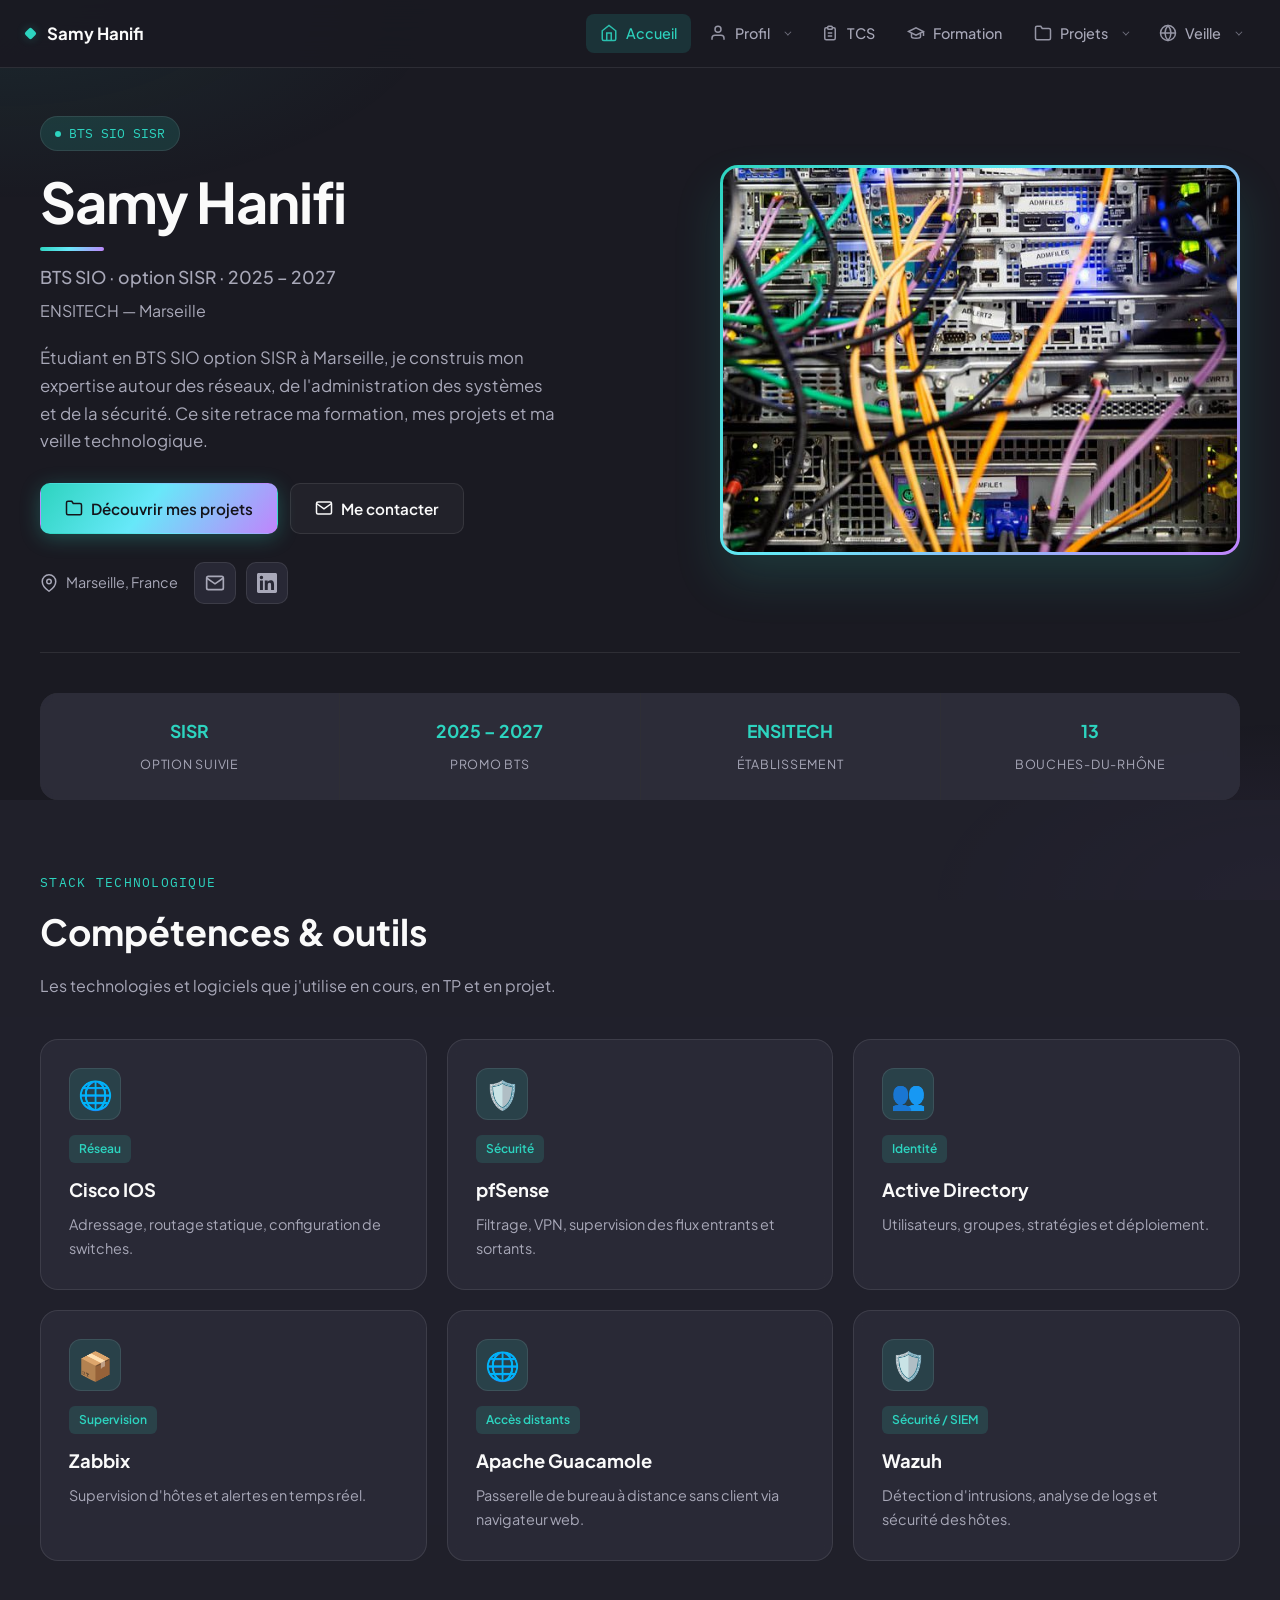
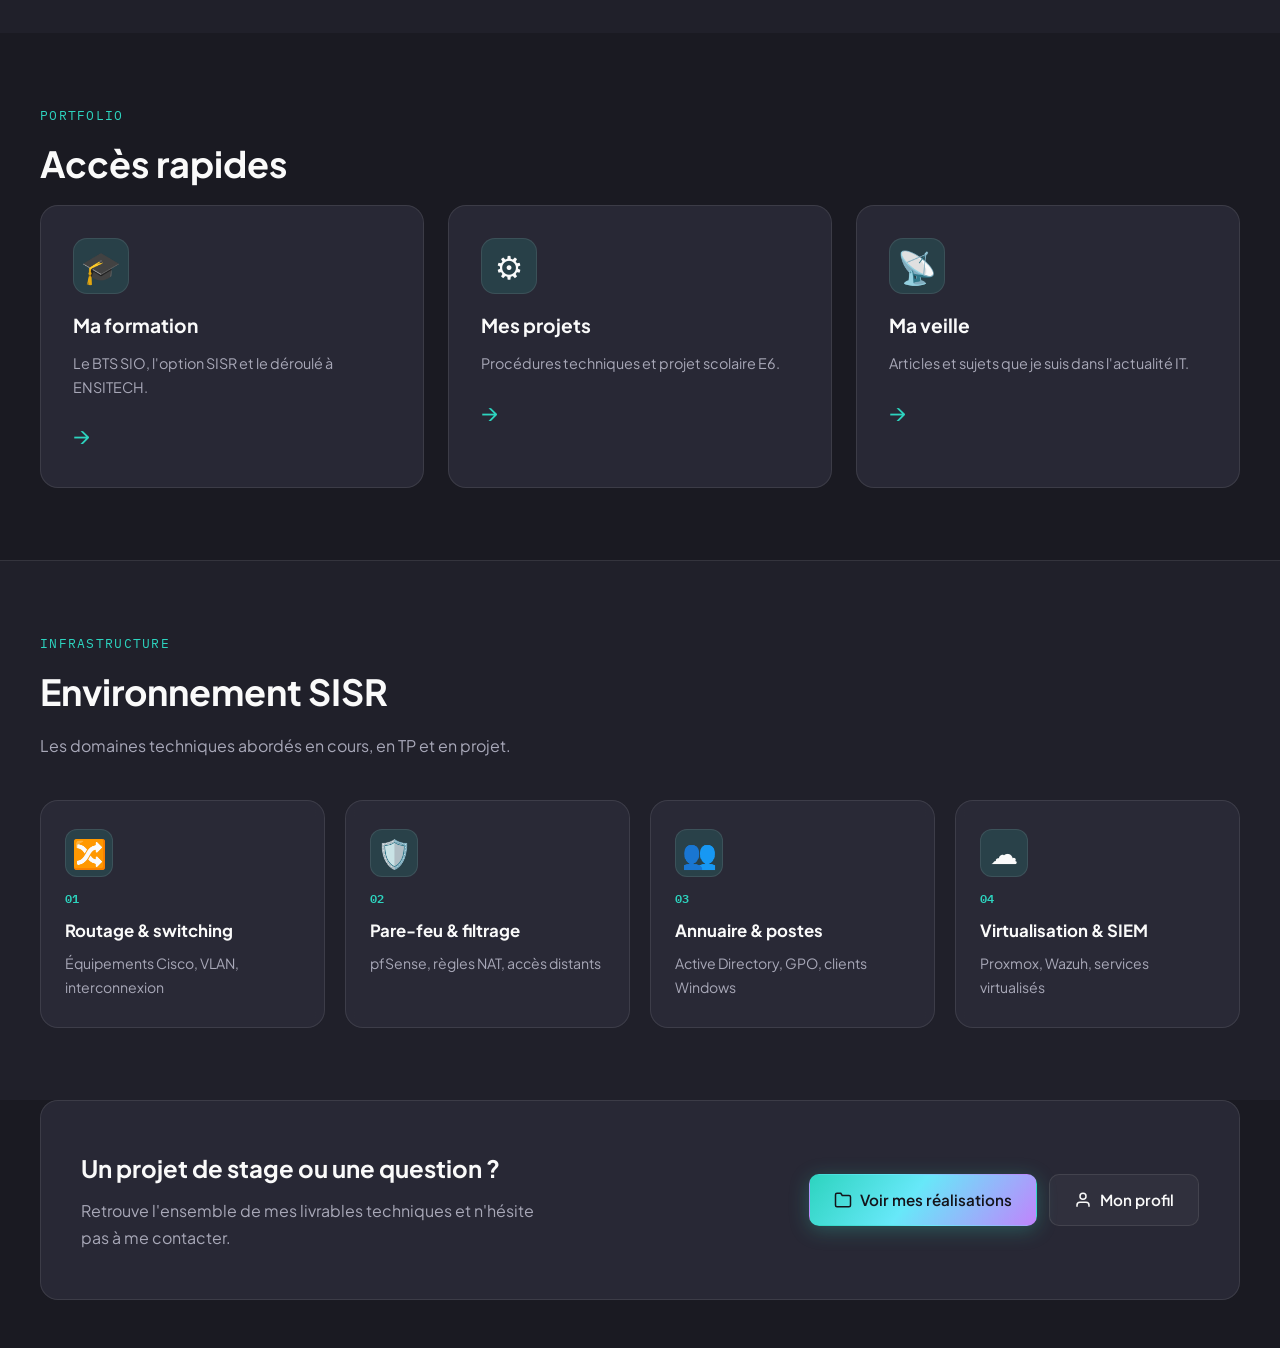
==== commit 4898d0dd: "Update index.html" ====
--- a/index.html
+++ b/index.html
@@ -142,21 +142,21 @@
           </article>
           <article class="tool-card">
             <div class="tool-card__icon" aria-hidden="true">📦</div>
-            <span class="tool-card__tag">Virtuel</span>
-            <h3>Proxmox</h3>
-            <p>Machines virtuelles, stockage et haute disponibilité.</p>
-          </article>
-          <article class="tool-card">
-            <div class="tool-card__icon" aria-hidden="true">💻</div>
-            <span class="tool-card__tag">Système</span>
-            <h3>Linux & Windows Server</h3>
-            <p>Services réseau, droits, maintenance et sauvegardes.</p>
-          </article>
-          <article class="tool-card">
-            <div class="tool-card__icon" aria-hidden="true">🔀</div>
-            <span class="tool-card__tag">Réseau</span>
-            <h3>VLAN & trunk</h3>
-            <p>Segmentation logique et interconnexion inter-switch.</p>
+            <span class="tool-card__tag">Supervision</span>
+            <h3>Zabbix</h3>
+            <p>Supervision d'hôtes et alertes en temps réel.</p>
+          </article>
+          <article class="tool-card">
+            <div class="tool-card__icon" aria-hidden="true">🌐</div>
+            <span class="tool-card__tag">Accès distants</span>
+            <h3>Apache Guacamole</h3>
+            <p>Passerelle de bureau à distance sans client via navigateur web.</p>
+          </article>
+          <article class="tool-card">
+            <div class="tool-card__icon" aria-hidden="true">🛡️</div>
+            <span class="tool-card__tag">Sécurité / SIEM</span>
+            <h3>Wazuh</h3>
+            <p>Détection d'intrusions, analyse de logs et sécurité des hôtes.</p>
           </article>
         </div>
       </div>
@@ -218,8 +218,8 @@
           <article class="env-card">
             <div class="env-card__icon" aria-hidden="true">☁️</div>
             <span class="env-card__num">04</span>
-            <h3>Virtualisation</h3>
-            <p>Proxmox, services virtualisés</p>
+            <h3>Virtualisation & SIEM</h3>
+            <p>Proxmox, Wazuh, services virtualisés</p>
           </article>
         </div>
       </div>
@@ -245,6 +245,8 @@
     </section>
   </main>
 
+  <footer class="footer" id="siteFooter"></footer>
+
   <script src="js/config.js"></script>
   <script src="js/nav.js"></script>
   <script src="js/main.js"></script>
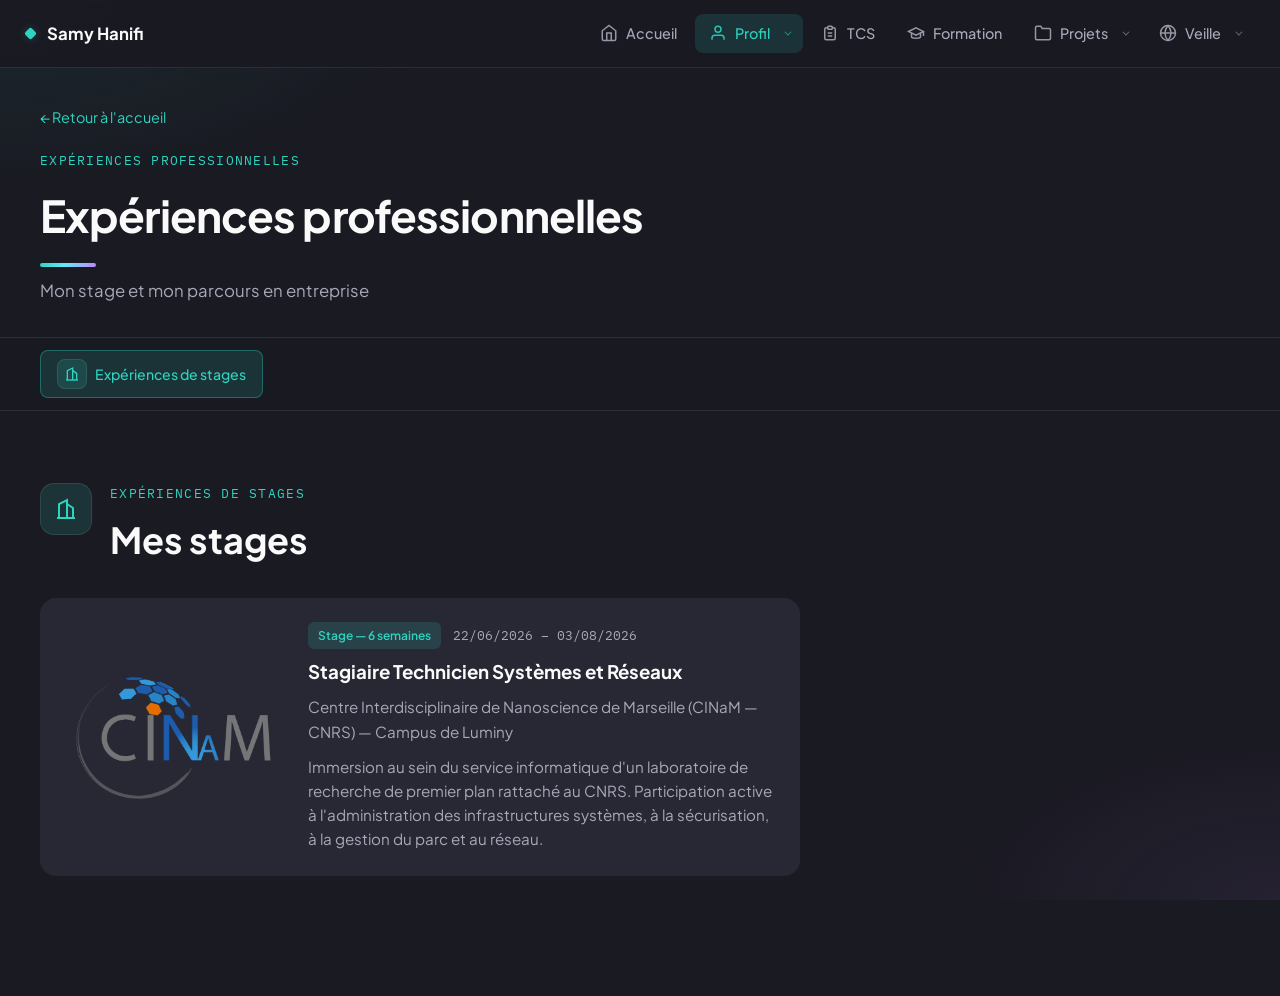
==== commit 76cd0a28: "Update index.html" ====
--- a/index.html
+++ b/index.html
@@ -3,14 +3,77 @@
 <head>
   <meta charset="UTF-8">
   <meta name="viewport" content="width=device-width, initial-scale=1.0">
-  <meta name="description" content="Samy Hanifi — Portfolio BTS SIO SISR, ENSITECH Marseille">
-  <title>Samy Hanifi — Accueil</title>
+  <meta name="description" content="Expériences professionnelles — Samy Hanifi">
+  <title>Samy Hanifi — Expériences pro</title>
   <link rel="preconnect" href="https://fonts.googleapis.com">
   <link rel="preconnect" href="https://fonts.gstatic.com" crossorigin>
   <link href="https://fonts.googleapis.com/css2?family=Plus+Jakarta+Sans:wght@400;500;600;700&family=IBM+Plex+Mono:wght@500&display=swap" rel="stylesheet">
   <link rel="stylesheet" href="css/style.css">
+  <style>
+    /* Animation fluide au survol de la carte */
+    .stage-card-hover {
+      text-decoration: none;
+      color: inherit;
+      display: block;
+      background: var(--bg-card);
+      border: 1px solid var(--border-color);
+      border-radius: 16px;
+      padding: 24px;
+      transition: all 0.3s cubic-bezier(0.16, 1, 0.3, 1);
+    }
+    .stage-card-hover:hover {
+      transform: translateY(-6px);
+      box-shadow: 0 12px 30px rgba(37, 99, 235, 0.12);
+      border-color: var(--primary, #2563eb);
+    }
+
+    /* Style spécifique pour afficher l'image complète sans recadrage (object-fit: contain) */
+    .stage-img-container {
+      flex: 0 0 220px;
+      width: 220px;
+      height: 140px;
+      border-radius: 10px;
+      overflow: hidden;
+      background: var(--bg-secondary);
+      border: 1px solid var(--border-color);
+      display: flex;
+      align-items: center;
+      justify-content: center;
+      flex-shrink: 0;
+      padding: 8px; /* Ajout d'une légère marge interne pour laisser respirer l'image entière */
+    }
+    .stage-img-container img {
+      width: 100%;
+      height: 100%;
+      object-fit: contain; /* Modifié pour voir l'image complète */
+      display: block;
+    }
+
+    /* Optimisations et ajustements responsive pour mobile */
+    @media (max-width: 768px) {
+      .profil-subnav__inner {
+        overflow-x: auto;
+        white-space: nowrap;
+        -webkit-overflow-scrolling: touch;
+        padding-bottom: 8px;
+      }
+      .profil-subnav__link {
+        display: inline-flex;
+        flex-shrink: 0;
+      }
+      .stage-card-hover > div {
+        flex-direction: column !important;
+        align-items: stretch !important;
+      }
+      .stage-img-container {
+        flex: 0 0 auto !important;
+        width: 100% !important;
+        height: 160px !important;
+      }
+    }
+  </style>
 </head>
-<body data-page="accueil">
+<body data-page="profil">
   <header class="header">
     <div class="container header__inner">
       <a href="index.html" class="logo">
@@ -32,223 +95,68 @@
     <nav class="mobile-menu__nav" id="mobileNav" aria-label="Menu mobile"></nav>
   </div>
 
-  <main>
-    <section class="hero">
+  <main class="page-profil">
+    <section class="page-hero page-hero--sub">
       <div class="container">
-        <div class="hero__layout">
-          <div class="hero__content">
-            <p class="hero__badge">
-              <span class="hero__badge-dot"></span>
-              BTS SIO SISR
-            </p>
-
-            <h1 class="hero__title" data-profile="name">Samy Hanifi</h1>
-
-            <p class="hero__role">
-              BTS SIO · option SISR · <span data-profile="session">2025 – 2027</span>
-            </p>
-            <p class="hero__school" data-profile="school">ENSITECH — Marseille</p>
-
-            <p class="hero__bio" data-profile="bio">
-              Étudiant en BTS SIO option SISR à Marseille, je construis mon expertise autour des réseaux, de l'administration des systèmes et de la sécurité.
-            </p>
-
-            <div class="hero__cta">
-              <a href="projets.html" class="btn btn--primary">
-                <svg class="btn__icon" width="18" height="18" viewBox="0 0 24 24" fill="none" stroke="currentColor" stroke-width="2" aria-hidden="true"><path d="M22 19a2 2 0 0 1-2 2H4a2 2 0 0 1-2-2V5a2 2 0 0 1 2-2h5l2 3h9a2 2 0 0 1 2 2z"/></svg>
-                Découvrir mes projets
-              </a>
-              <a href="mailto:samy.hanifi@ensitech.eu" class="btn btn--outline">
-                <svg class="btn__icon" width="18" height="18" viewBox="0 0 24 24" fill="none" stroke="currentColor" stroke-width="2" aria-hidden="true"><path d="M4 4h16c1.1 0 2 .9 2 2v12c0 1.1-.9 2-2 2H4c-1.1 0-2-.9-2-2V6c0-1.1.9-2 2-2z"/><polyline points="22,6 12,13 2,6"/></svg>
-                Me contacter
-              </a>
-            </div>
-
-            <div class="hero__contact" id="contact">
-              <span class="hero__location">
-                <svg width="18" height="18" viewBox="0 0 24 24" fill="none" stroke="currentColor" stroke-width="2" aria-hidden="true"><path d="M21 10c0 7-9 13-9 13s-9-6-9-13a9 9 0 0 1 18 0z"/><circle cx="12" cy="10" r="3"/></svg>
-                <span data-profile="location">Marseille, France</span>
-              </span>
-              <div class="hero__social">
-                <a href="mailto:samy.hanifi@ensitech.eu" class="social-btn" data-profile="email" aria-label="Envoyer un e-mail">
-                  <svg width="20" height="20" viewBox="0 0 24 24" fill="none" stroke="currentColor" stroke-width="2"><path d="M4 4h16c1.1 0 2 .9 2 2v12c0 1.1-.9 2-2 2H4c-1.1 0-2-.9-2-2V6c0-1.1.9-2 2-2z"/><polyline points="22,6 12,13 2,6"/></svg>
-                </a>
-                <a href="https://www.linkedin.com/in/samy-hanifi" class="social-btn" data-profile="linkedin" target="_blank" rel="noopener noreferrer" aria-label="Profil LinkedIn">
-                  <svg width="20" height="20" viewBox="0 0 24 24" fill="currentColor"><path d="M20.447 20.452h-3.554v-5.569c0-1.328-.027-3.037-1.852-3.037-1.853 0-2.136 1.445-2.136 2.939v5.667H9.351V9h3.414v1.561h.046c.477-.9 1.637-1.85 3.37-1.85 3.601 0 4.267 2.37 4.267 5.455v6.286zM5.337 7.433a2.062 2.062 0 0 1-2.063-2.065 2.064 2.064 0 1 1 4.126 0 2.062 2.062 0 0 1-2.063 2.065zm1.782 13.019H3.555V9h3.564v11.452zM22.225 0H1.771C.792 0 0 .774 0 1.729v20.542C0 23.227.792 24 1.771 24h20.451C23.2 24 24 23.227 24 22.271V1.729C24 .774 23.2 0 22.222 0h.003z"/></svg>
-                </a>
-              </div>
-            </div>
-          </div>
-
-          <div class="hero__visual">
-            <div class="hero__image-frame">
-              <img
-                id="heroImage"
-                src="assets/images/hero.jpg"
-                alt="Infrastructure réseau — baie serveurs et câblage"
-                class="hero__image"
-                width="520"
-                height="360"
-              >
-            </div>
-          </div>
-        </div>
-
-        <div class="hero__stats">
-          <div class="stat">
-            <span class="stat__value">SISR</span>
-            <span class="stat__label">Option suivie</span>
-          </div>
-          <div class="stat">
-            <span class="stat__value" data-profile="session">2025 – 2027</span>
-            <span class="stat__label">Promo BTS</span>
-          </div>
-          <div class="stat">
-            <span class="stat__value">ENSITECH</span>
-            <span class="stat__label">Établissement</span>
-          </div>
-          <div class="stat">
-            <span class="stat__value">13</span>
-            <span class="stat__label">Bouches-du-Rhône</span>
-          </div>
-        </div>
+        <a href="index.html" class="page-back">← Retour à l'accueil</a>
+        <p class="section__eyebrow">Expériences professionnelles</p>
+        <h1 class="page-hero__title">Expériences professionnelles</h1>
+        <p class="page-hero__desc">Mon stage et mon parcours en entreprise</p>
       </div>
     </section>
 
-    <section class="section tools">
+    <div class="profil-subnav">
       <div class="container">
-        <p class="section__eyebrow">Stack technologique</p>
-        <h2 class="section__title">Compétences & outils</h2>
-        <p class="section__desc">Les technologies et logiciels que j'utilise en cours, en TP et en projet.</p>
+        <nav class="profil-subnav__inner" aria-label="Sections expériences pro">
+          <a href="#stages" class="profil-subnav__link profil-subnav__link--active"><span class="profil-icon profil-icon--sm" aria-hidden="true"><svg width="16" height="16" viewBox="0 0 24 24" fill="none" stroke="currentColor" stroke-width="2"><path d="M3 21h18"/><path d="M5 21V7l8-4v18"/><path d="M19 21V11l-6-4"/></svg></span>Expériences de stages</a>
+        </nav>
+      </div>
+    </div>
 
-        <div class="tools__grid">
-          <article class="tool-card">
-            <div class="tool-card__icon" aria-hidden="true">🌐</div>
-            <span class="tool-card__tag">Réseau</span>
-            <h3>Cisco IOS</h3>
-            <p>Adressage, routage statique, configuration de switches.</p>
-          </article>
-          <article class="tool-card">
-            <div class="tool-card__icon" aria-hidden="true">🛡️</div>
-            <span class="tool-card__tag">Sécurité</span>
-            <h3>pfSense</h3>
-            <p>Filtrage, VPN, supervision des flux entrants et sortants.</p>
-          </article>
-          <article class="tool-card">
-            <div class="tool-card__icon" aria-hidden="true">👥</div>
-            <span class="tool-card__tag">Identité</span>
-            <h3>Active Directory</h3>
-            <p>Utilisateurs, groupes, stratégies et déploiement.</p>
-          </article>
-          <article class="tool-card">
-            <div class="tool-card__icon" aria-hidden="true">📦</div>
-            <span class="tool-card__tag">Supervision</span>
-            <h3>Zabbix</h3>
-            <p>Supervision d'hôtes et alertes en temps réel.</p>
-          </article>
-          <article class="tool-card">
-            <div class="tool-card__icon" aria-hidden="true">🌐</div>
-            <span class="tool-card__tag">Accès distants</span>
-            <h3>Apache Guacamole</h3>
-            <p>Passerelle de bureau à distance sans client via navigateur web.</p>
-          </article>
-          <article class="tool-card">
-            <div class="tool-card__icon" aria-hidden="true">🛡️</div>
-            <span class="tool-card__tag">Sécurité / SIEM</span>
-            <h3>Wazuh</h3>
-            <p>Détection d'intrusions, analyse de logs et sécurité des hôtes.</p>
-          </article>
+    <section class="section profil-section" id="stages">
+      <div class="container">
+        <div class="profil-section__head">
+          <span class="profil-icon profil-icon--lg" aria-hidden="true"><svg width="24" height="24" viewBox="0 0 24 24" fill="none" stroke="currentColor" stroke-width="2"><path d="M3 21h18"/><path d="M5 21V7l8-4v18"/><path d="M19 21V11l-6-4"/></svg></span>
+          <div><p class="profil-section__subtitle">Expériences de stages</p><h2 class="section__title">Mes stages</h2></div>
         </div>
-      </div>
-    </section>
+        <div class="profil-content">
+          <div class="stages-list">
+            
+            <!-- Carte cliquable avec animation et image propre -->
+            <a href="stage-cinam.html" class="stage-card-hover">
+              <div style="display: flex; flex-wrap: wrap; gap: 24px; align-items: center;">
+                
+                <!-- Conteneur d'image mis à jour avec la classe CSS dédiée -->
+                <div class="stage-img-container">
+                  <img src="assets/images/image-cinam.png" alt="CINaM">
+                </div>
 
-    <section class="section shortcuts">
-      <div class="container">
-        <p class="section__eyebrow">Portfolio</p>
-        <h2 class="section__title">Accès rapides</h2>
+                <!-- Informations du stage -->
+                <div style="flex: 1; min-width: 260px;">
+                  <div class="stage-card__header" style="margin-bottom: 8px;">
+                    <span class="stage-card__badge">Stage — 6 semaines</span>
+                    <span class="stage-card__period">22/06/2026 – 03/08/2026</span>
+                  </div>
+                  <h3 style="margin-bottom: 6px;">Stagiaire Technicien Systèmes et Réseaux</h3>
+                  <p class="stage-card__role" style="margin-bottom: 10px;">Centre Interdisciplinaire de Nanoscience de Marseille (CINaM — CNRS) — Campus de Luminy</p>
+                  <p style="color:var(--text-muted); font-size:0.95rem; line-height:1.6; margin: 0;">
+                    Immersion au sein du service informatique d'un laboratoire de recherche de premier plan rattaché au CNRS. Participation active à l'administration des infrastructures systèmes, à la sécurisation, à la gestion du parc et au réseau.
+                  </p>
+                </div>
 
-        <div class="shortcuts__grid">
-          <a href="bts-sio.html" class="shortcut-card">
-            <div class="shortcut-card__icon" aria-hidden="true">🎓</div>
-            <h3>Ma formation</h3>
-            <p>Le BTS SIO, l'option SISR et le déroulé à ENSITECH.</p>
-            <span class="shortcut-card__arrow">→</span>
-          </a>
-          <a href="projets.html" class="shortcut-card">
-            <div class="shortcut-card__icon" aria-hidden="true">⚙️</div>
-            <h3>Mes projets</h3>
-            <p>Procédures techniques et projet scolaire E6.</p>
-            <span class="shortcut-card__arrow">→</span>
-          </a>
-          <a href="veilles.html" class="shortcut-card">
-            <div class="shortcut-card__icon" aria-hidden="true">📡</div>
-            <h3>Ma veille</h3>
-            <p>Articles et sujets que je suis dans l'actualité IT.</p>
-            <span class="shortcut-card__arrow">→</span>
-          </a>
-        </div>
-      </div>
-    </section>
+              </div>
+            </a>
 
-    <section class="section environments" id="environnements">
-      <div class="container">
-        <p class="section__eyebrow">Infrastructure</p>
-        <h2 class="section__title">Environnement SISR</h2>
-        <p class="section__desc">Les domaines techniques abordés en cours, en TP et en projet.</p>
-
-        <div class="env__grid">
-          <article class="env-card">
-            <div class="env-card__icon" aria-hidden="true">🔀</div>
-            <span class="env-card__num">01</span>
-            <h3>Routage & switching</h3>
-            <p>Équipements Cisco, VLAN, interconnexion</p>
-          </article>
-          <article class="env-card">
-            <div class="env-card__icon" aria-hidden="true">🛡️</div>
-            <span class="env-card__num">02</span>
-            <h3>Pare-feu & filtrage</h3>
-            <p>pfSense, règles NAT, accès distants</p>
-          </article>
-          <article class="env-card">
-            <div class="env-card__icon" aria-hidden="true">👥</div>
-            <span class="env-card__num">03</span>
-            <h3>Annuaire & postes</h3>
-            <p>Active Directory, GPO, clients Windows</p>
-          </article>
-          <article class="env-card">
-            <div class="env-card__icon" aria-hidden="true">☁️</div>
-            <span class="env-card__num">04</span>
-            <h3>Virtualisation & SIEM</h3>
-            <p>Proxmox, Wazuh, services virtualisés</p>
-          </article>
-        </div>
-      </div>
-    </section>
-
-    <section class="banner">
-      <div class="container banner__inner">
-        <div>
-          <h2>Un projet de stage ou une question ?</h2>
-          <p>Retrouve l'ensemble de mes livrables techniques et n'hésite pas à me contacter.</p>
-        </div>
-        <div class="banner__actions">
-          <a href="projets.html" class="btn btn--primary">
-            <svg class="btn__icon" width="18" height="18" viewBox="0 0 24 24" fill="none" stroke="currentColor" stroke-width="2"><path d="M22 19a2 2 0 0 1-2 2H4a2 2 0 0 1-2-2V5a2 2 0 0 1 2-2h5l2 3h9a2 2 0 0 1 2 2z"/></svg>
-            Voir mes réalisations
-          </a>
-          <a href="a-propos-moi.html" class="btn btn--outline">
-            <svg class="btn__icon" width="18" height="18" viewBox="0 0 24 24" fill="none" stroke="currentColor" stroke-width="2"><path d="M20 21v-2a4 4 0 0 0-4-4H8a4 4 0 0 0-4 4v2"/><circle cx="12" cy="7" r="4"/></svg>
-            Mon profil
-          </a>
+          </div>
         </div>
       </div>
     </section>
   </main>
 
-  <footer class="footer" id="siteFooter"></footer>
-
   <script src="js/config.js"></script>
   <script src="js/nav.js"></script>
   <script src="js/main.js"></script>
+  <script src="js/profil-nav.js"></script>
+  <script src="js/animations.js"></script>
 </body>
 </html>
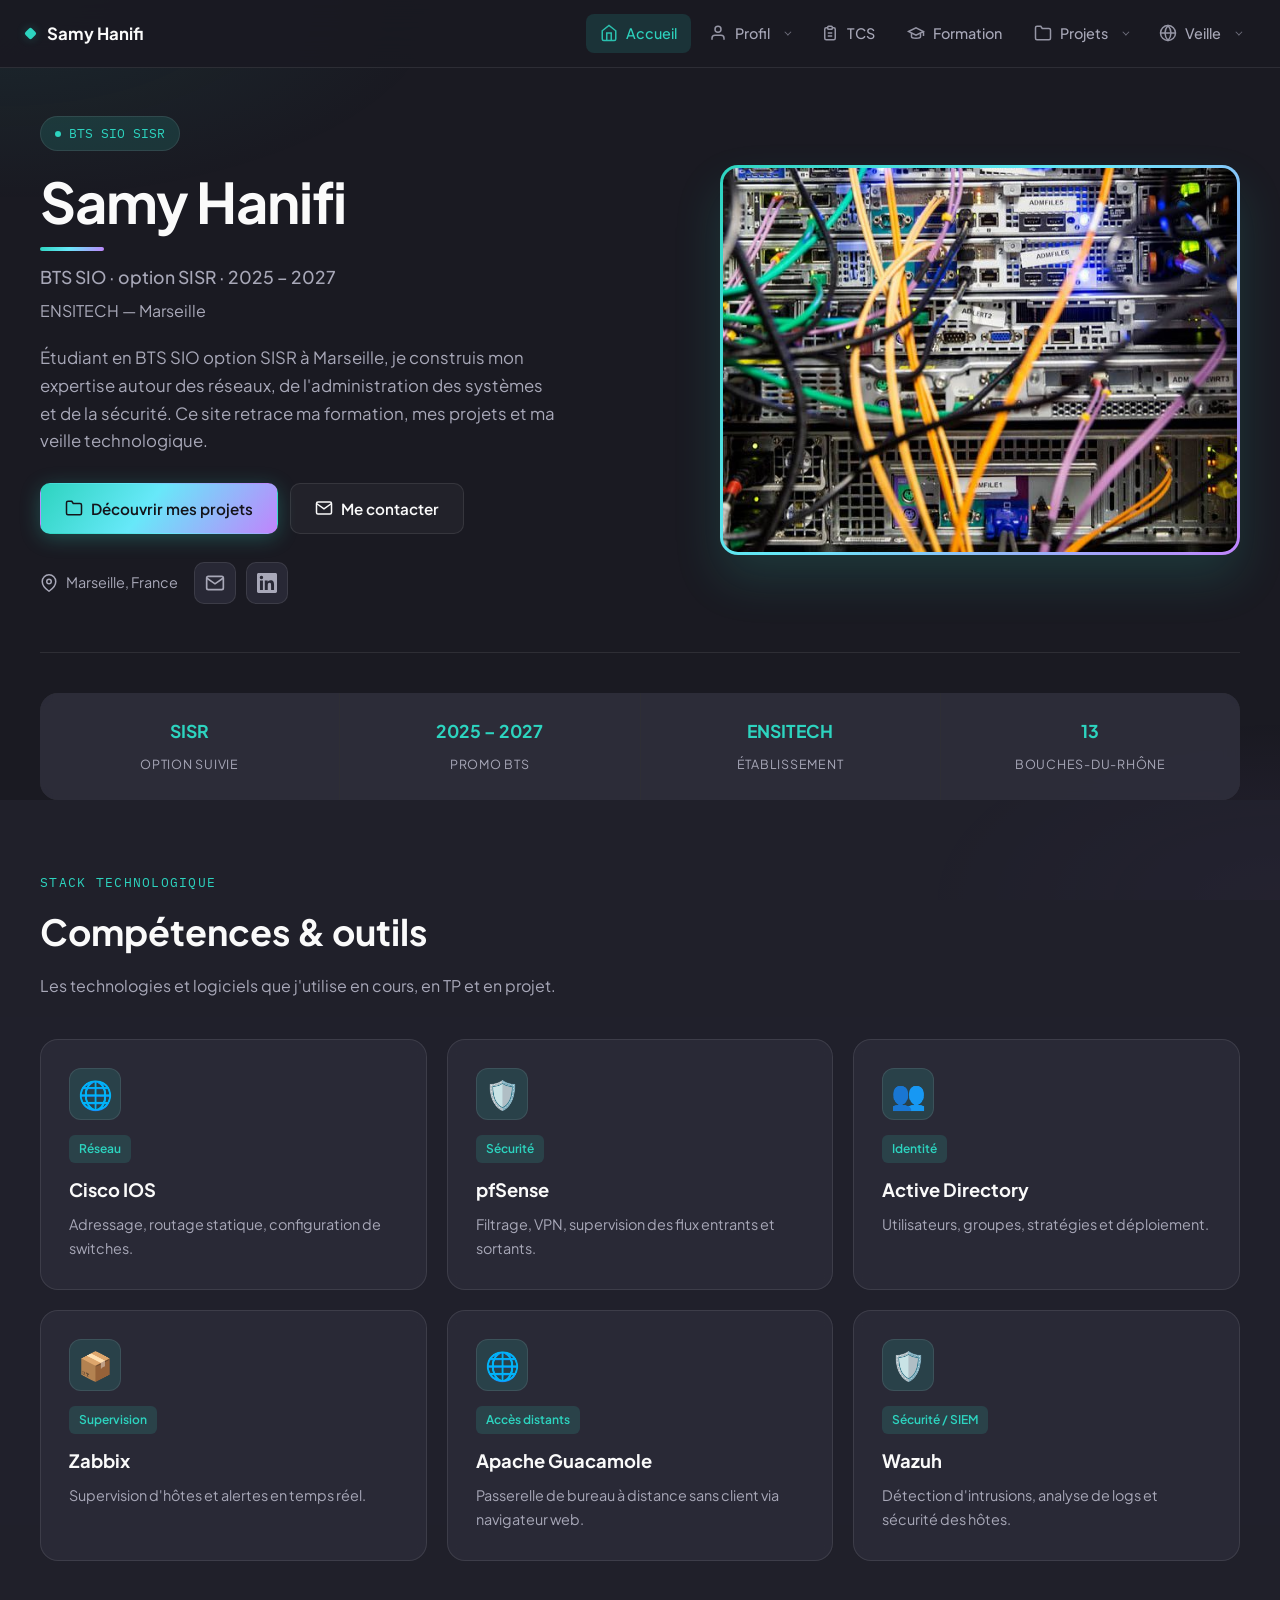
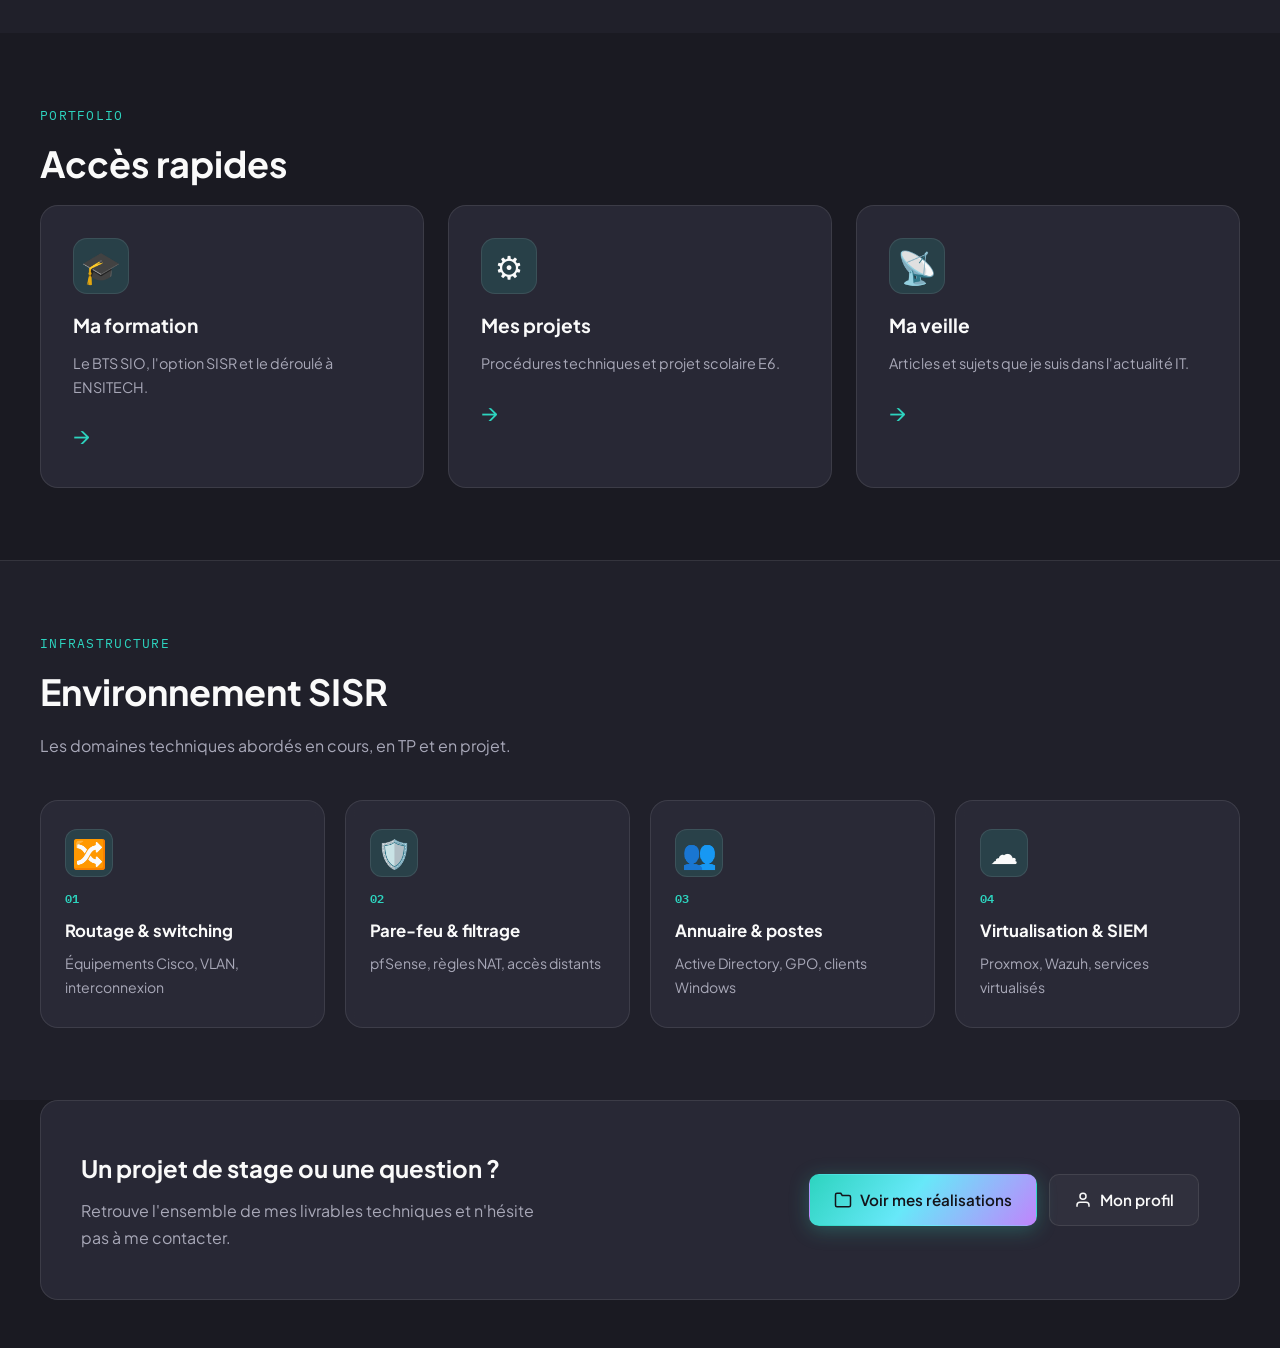
==== commit ff93cb46: "Update index.html" ====
--- a/index.html
+++ b/index.html
@@ -3,77 +3,14 @@
 <head>
   <meta charset="UTF-8">
   <meta name="viewport" content="width=device-width, initial-scale=1.0">
-  <meta name="description" content="Expériences professionnelles — Samy Hanifi">
-  <title>Samy Hanifi — Expériences pro</title>
+  <meta name="description" content="Samy Hanifi — Portfolio BTS SIO SISR, ENSITECH Marseille">
+  <title>Samy Hanifi — Accueil</title>
   <link rel="preconnect" href="https://fonts.googleapis.com">
   <link rel="preconnect" href="https://fonts.gstatic.com" crossorigin>
   <link href="https://fonts.googleapis.com/css2?family=Plus+Jakarta+Sans:wght@400;500;600;700&family=IBM+Plex+Mono:wght@500&display=swap" rel="stylesheet">
   <link rel="stylesheet" href="css/style.css">
-  <style>
-    /* Animation fluide au survol de la carte */
-    .stage-card-hover {
-      text-decoration: none;
-      color: inherit;
-      display: block;
-      background: var(--bg-card);
-      border: 1px solid var(--border-color);
-      border-radius: 16px;
-      padding: 24px;
-      transition: all 0.3s cubic-bezier(0.16, 1, 0.3, 1);
-    }
-    .stage-card-hover:hover {
-      transform: translateY(-6px);
-      box-shadow: 0 12px 30px rgba(37, 99, 235, 0.12);
-      border-color: var(--primary, #2563eb);
-    }
-
-    /* Style spécifique pour afficher l'image complète sans recadrage (object-fit: contain) */
-    .stage-img-container {
-      flex: 0 0 220px;
-      width: 220px;
-      height: 140px;
-      border-radius: 10px;
-      overflow: hidden;
-      background: var(--bg-secondary);
-      border: 1px solid var(--border-color);
-      display: flex;
-      align-items: center;
-      justify-content: center;
-      flex-shrink: 0;
-      padding: 8px; /* Ajout d'une légère marge interne pour laisser respirer l'image entière */
-    }
-    .stage-img-container img {
-      width: 100%;
-      height: 100%;
-      object-fit: contain; /* Modifié pour voir l'image complète */
-      display: block;
-    }
-
-    /* Optimisations et ajustements responsive pour mobile */
-    @media (max-width: 768px) {
-      .profil-subnav__inner {
-        overflow-x: auto;
-        white-space: nowrap;
-        -webkit-overflow-scrolling: touch;
-        padding-bottom: 8px;
-      }
-      .profil-subnav__link {
-        display: inline-flex;
-        flex-shrink: 0;
-      }
-      .stage-card-hover > div {
-        flex-direction: column !important;
-        align-items: stretch !important;
-      }
-      .stage-img-container {
-        flex: 0 0 auto !important;
-        width: 100% !important;
-        height: 160px !important;
-      }
-    }
-  </style>
 </head>
-<body data-page="profil">
+<body data-page="accueil">
   <header class="header">
     <div class="container header__inner">
       <a href="index.html" class="logo">
@@ -95,68 +32,223 @@
     <nav class="mobile-menu__nav" id="mobileNav" aria-label="Menu mobile"></nav>
   </div>
 
-  <main class="page-profil">
-    <section class="page-hero page-hero--sub">
-      <div class="container">
-        <a href="index.html" class="page-back">← Retour à l'accueil</a>
-        <p class="section__eyebrow">Expériences professionnelles</p>
-        <h1 class="page-hero__title">Expériences professionnelles</h1>
-        <p class="page-hero__desc">Mon stage et mon parcours en entreprise</p>
-      </div>
-    </section>
-
-    <div class="profil-subnav">
-      <div class="container">
-        <nav class="profil-subnav__inner" aria-label="Sections expériences pro">
-          <a href="#stages" class="profil-subnav__link profil-subnav__link--active"><span class="profil-icon profil-icon--sm" aria-hidden="true"><svg width="16" height="16" viewBox="0 0 24 24" fill="none" stroke="currentColor" stroke-width="2"><path d="M3 21h18"/><path d="M5 21V7l8-4v18"/><path d="M19 21V11l-6-4"/></svg></span>Expériences de stages</a>
-        </nav>
-      </div>
-    </div>
-
-    <section class="section profil-section" id="stages">
-      <div class="container">
-        <div class="profil-section__head">
-          <span class="profil-icon profil-icon--lg" aria-hidden="true"><svg width="24" height="24" viewBox="0 0 24 24" fill="none" stroke="currentColor" stroke-width="2"><path d="M3 21h18"/><path d="M5 21V7l8-4v18"/><path d="M19 21V11l-6-4"/></svg></span>
-          <div><p class="profil-section__subtitle">Expériences de stages</p><h2 class="section__title">Mes stages</h2></div>
-        </div>
-        <div class="profil-content">
-          <div class="stages-list">
-            
-            <!-- Carte cliquable avec animation et image propre -->
-            <a href="stage-cinam.html" class="stage-card-hover">
-              <div style="display: flex; flex-wrap: wrap; gap: 24px; align-items: center;">
-                
-                <!-- Conteneur d'image mis à jour avec la classe CSS dédiée -->
-                <div class="stage-img-container">
-                  <img src="assets/images/image-cinam.png" alt="CINaM">
-                </div>
-
-                <!-- Informations du stage -->
-                <div style="flex: 1; min-width: 260px;">
-                  <div class="stage-card__header" style="margin-bottom: 8px;">
-                    <span class="stage-card__badge">Stage — 6 semaines</span>
-                    <span class="stage-card__period">22/06/2026 – 03/08/2026</span>
-                  </div>
-                  <h3 style="margin-bottom: 6px;">Stagiaire Technicien Systèmes et Réseaux</h3>
-                  <p class="stage-card__role" style="margin-bottom: 10px;">Centre Interdisciplinaire de Nanoscience de Marseille (CINaM — CNRS) — Campus de Luminy</p>
-                  <p style="color:var(--text-muted); font-size:0.95rem; line-height:1.6; margin: 0;">
-                    Immersion au sein du service informatique d'un laboratoire de recherche de premier plan rattaché au CNRS. Participation active à l'administration des infrastructures systèmes, à la sécurisation, à la gestion du parc et au réseau.
-                  </p>
-                </div>
-
+  <main>
+    <section class="hero">
+      <div class="container">
+        <div class="hero__layout">
+          <div class="hero__content">
+            <p class="hero__badge">
+              <span class="hero__badge-dot"></span>
+              BTS SIO SISR
+            </p>
+
+            <h1 class="hero__title" data-profile="name">Samy Hanifi</h1>
+
+            <p class="hero__role">
+              BTS SIO · option SISR · <span data-profile="session">2025 – 2027</span>
+            </p>
+            <p class="hero__school" data-profile="school">ENSITECH — Marseille</p>
+
+            <p class="hero__bio" data-profile="bio">
+              Étudiant en BTS SIO option SISR à Marseille, je construis mon expertise autour des réseaux, de l'administration des systèmes et de la sécurité.
+            </p>
+
+            <div class="hero__cta">
+              <a href="projets.html" class="btn btn--primary">
+                <svg class="btn__icon" width="18" height="18" viewBox="0 0 24 24" fill="none" stroke="currentColor" stroke-width="2" aria-hidden="true"><path d="M22 19a2 2 0 0 1-2 2H4a2 2 0 0 1-2-2V5a2 2 0 0 1 2-2h5l2 3h9a2 2 0 0 1 2 2z"/></svg>
+                Découvrir mes projets
+              </a>
+              <a href="mailto:samy.hanifi@ensitech.eu" class="btn btn--outline">
+                <svg class="btn__icon" width="18" height="18" viewBox="0 0 24 24" fill="none" stroke="currentColor" stroke-width="2" aria-hidden="true"><path d="M4 4h16c1.1 0 2 .9 2 2v12c0 1.1-.9 2-2 2H4c-1.1 0-2-.9-2-2V6c0-1.1.9-2 2-2z"/><polyline points="22,6 12,13 2,6"/></svg>
+                Me contacter
+              </a>
+            </div>
+
+            <div class="hero__contact" id="contact">
+              <span class="hero__location">
+                <svg width="18" height="18" viewBox="0 0 24 24" fill="none" stroke="currentColor" stroke-width="2" aria-hidden="true"><path d="M21 10c0 7-9 13-9 13s-9-6-9-13a9 9 0 0 1 18 0z"/><circle cx="12" cy="10" r="3"/></svg>
+                <span data-profile="location">Marseille, France</span>
+              </span>
+              <div class="hero__social">
+                <a href="mailto:samy.hanifi@ensitech.eu" class="social-btn" data-profile="email" aria-label="Envoyer un e-mail">
+                  <svg width="20" height="20" viewBox="0 0 24 24" fill="none" stroke="currentColor" stroke-width="2"><path d="M4 4h16c1.1 0 2 .9 2 2v12c0 1.1-.9 2-2 2H4c-1.1 0-2-.9-2-2V6c0-1.1.9-2 2-2z"/><polyline points="22,6 12,13 2,6"/></svg>
+                </a>
+                <a href="https://www.linkedin.com/in/samy-hanifi" class="social-btn" data-profile="linkedin" target="_blank" rel="noopener noreferrer" aria-label="Profil LinkedIn">
+                  <svg width="20" height="20" viewBox="0 0 24 24" fill="currentColor"><path d="M20.447 20.452h-3.554v-5.569c0-1.328-.027-3.037-1.852-3.037-1.853 0-2.136 1.445-2.136 2.939v5.667H9.351V9h3.414v1.561h.046c.477-.9 1.637-1.85 3.37-1.85 3.601 0 4.267 2.37 4.267 5.455v6.286zM5.337 7.433a2.062 2.062 0 0 1-2.063-2.065 2.064 2.064 0 1 1 4.126 0 2.062 2.062 0 0 1-2.063 2.065zm1.782 13.019H3.555V9h3.564v11.452zM22.225 0H1.771C.792 0 0 .774 0 1.729v20.542C0 23.227.792 24 1.771 24h20.451C23.2 24 24 23.227 24 22.271V1.729C24 .774 23.2 0 22.222 0h.003z"/></svg>
+                </a>
               </div>
-            </a>
-
-          </div>
+            </div>
+          </div>
+
+          <div class="hero__visual">
+            <div class="hero__image-frame">
+              <img
+                id="heroImage"
+                src="assets/images/hero.jpg"
+                alt="Infrastructure réseau — baie serveurs et câblage"
+                class="hero__image"
+                width="520"
+                height="360"
+              >
+            </div>
+          </div>
+        </div>
+
+        <div class="hero__stats">
+          <div class="stat">
+            <span class="stat__value">SISR</span>
+            <span class="stat__label">Option suivie</span>
+          </div>
+          <div class="stat">
+            <span class="stat__value" data-profile="session">2025 – 2027</span>
+            <span class="stat__label">Promo BTS</span>
+          </div>
+          <div class="stat">
+            <span class="stat__value">ENSITECH</span>
+            <span class="stat__label">Établissement</span>
+          </div>
+          <div class="stat">
+            <span class="stat__value">13</span>
+            <span class="stat__label">Bouches-du-Rhône</span>
+          </div>
+        </div>
+      </div>
+    </section>
+
+    <section class="section tools">
+      <div class="container">
+        <p class="section__eyebrow">Stack technologique</p>
+        <h2 class="section__title">Compétences & outils</h2>
+        <p class="section__desc">Les technologies et logiciels que j'utilise en cours, en TP et en projet.</p>
+
+        <div class="tools__grid">
+          <article class="tool-card">
+            <div class="tool-card__icon" aria-hidden="true">🌐</div>
+            <span class="tool-card__tag">Réseau</span>
+            <h3>Cisco IOS</h3>
+            <p>Adressage, routage statique, configuration de switches.</p>
+          </article>
+          <article class="tool-card">
+            <div class="tool-card__icon" aria-hidden="true">🛡️</div>
+            <span class="tool-card__tag">Sécurité</span>
+            <h3>pfSense</h3>
+            <p>Filtrage, VPN, supervision des flux entrants et sortants.</p>
+          </article>
+          <article class="tool-card">
+            <div class="tool-card__icon" aria-hidden="true">👥</div>
+            <span class="tool-card__tag">Identité</span>
+            <h3>Active Directory</h3>
+            <p>Utilisateurs, groupes, stratégies et déploiement.</p>
+          </article>
+          <article class="tool-card">
+            <div class="tool-card__icon" aria-hidden="true">📦</div>
+            <span class="tool-card__tag">Supervision</span>
+            <h3>Zabbix</h3>
+            <p>Supervision d'hôtes et alertes en temps réel.</p>
+          </article>
+          <article class="tool-card">
+            <div class="tool-card__icon" aria-hidden="true">🌐</div>
+            <span class="tool-card__tag">Accès distants</span>
+            <h3>Apache Guacamole</h3>
+            <p>Passerelle de bureau à distance sans client via navigateur web.</p>
+          </article>
+          <article class="tool-card">
+            <div class="tool-card__icon" aria-hidden="true">🛡️</div>
+            <span class="tool-card__tag">Sécurité / SIEM</span>
+            <h3>Wazuh</h3>
+            <p>Détection d'intrusions, analyse de logs et sécurité des hôtes.</p>
+          </article>
+        </div>
+      </div>
+    </section>
+
+    <section class="section shortcuts">
+      <div class="container">
+        <p class="section__eyebrow">Portfolio</p>
+        <h2 class="section__title">Accès rapides</h2>
+
+        <div class="shortcuts__grid">
+          <a href="bts-sio.html" class="shortcut-card">
+            <div class="shortcut-card__icon" aria-hidden="true">🎓</div>
+            <h3>Ma formation</h3>
+            <p>Le BTS SIO, l'option SISR et le déroulé à ENSITECH.</p>
+            <span class="shortcut-card__arrow">→</span>
+          </a>
+          <a href="projets.html" class="shortcut-card">
+            <div class="shortcut-card__icon" aria-hidden="true">⚙️</div>
+            <h3>Mes projets</h3>
+            <p>Procédures techniques et projet scolaire E6.</p>
+            <span class="shortcut-card__arrow">→</span>
+          </a>
+          <a href="veilles.html" class="shortcut-card">
+            <div class="shortcut-card__icon" aria-hidden="true">📡</div>
+            <h3>Ma veille</h3>
+            <p>Articles et sujets que je suis dans l'actualité IT.</p>
+            <span class="shortcut-card__arrow">→</span>
+          </a>
+        </div>
+      </div>
+    </section>
+
+    <section class="section environments" id="environnements">
+      <div class="container">
+        <p class="section__eyebrow">Infrastructure</p>
+        <h2 class="section__title">Environnement SISR</h2>
+        <p class="section__desc">Les domaines techniques abordés en cours, en TP et en projet.</p>
+
+        <div class="env__grid">
+          <article class="env-card">
+            <div class="env-card__icon" aria-hidden="true">🔀</div>
+            <span class="env-card__num">01</span>
+            <h3>Routage & switching</h3>
+            <p>Équipements Cisco, VLAN, interconnexion</p>
+          </article>
+          <article class="env-card">
+            <div class="env-card__icon" aria-hidden="true">🛡️</div>
+            <span class="env-card__num">02</span>
+            <h3>Pare-feu & filtrage</h3>
+            <p>pfSense, règles NAT, accès distants</p>
+          </article>
+          <article class="env-card">
+            <div class="env-card__icon" aria-hidden="true">👥</div>
+            <span class="env-card__num">03</span>
+            <h3>Annuaire & postes</h3>
+            <p>Active Directory, GPO, clients Windows</p>
+          </article>
+          <article class="env-card">
+            <div class="env-card__icon" aria-hidden="true">☁️</div>
+            <span class="env-card__num">04</span>
+            <h3>Virtualisation & SIEM</h3>
+            <p>Proxmox, Wazuh, services virtualisés</p>
+          </article>
+        </div>
+      </div>
+    </section>
+
+    <section class="banner">
+      <div class="container banner__inner">
+        <div>
+          <h2>Un projet de stage ou une question ?</h2>
+          <p>Retrouve l'ensemble de mes livrables techniques et n'hésite pas à me contacter.</p>
+        </div>
+        <div class="banner__actions">
+          <a href="projets.html" class="btn btn--primary">
+            <svg class="btn__icon" width="18" height="18" viewBox="0 0 24 24" fill="none" stroke="currentColor" stroke-width="2"><path d="M22 19a2 2 0 0 1-2 2H4a2 2 0 0 1-2-2V5a2 2 0 0 1 2-2h5l2 3h9a2 2 0 0 1 2 2z"/></svg>
+            Voir mes réalisations
+          </a>
+          <a href="a-propos-moi.html" class="btn btn--outline">
+            <svg class="btn__icon" width="18" height="18" viewBox="0 0 24 24" fill="none" stroke="currentColor" stroke-width="2"><path d="M20 21v-2a4 4 0 0 0-4-4H8a4 4 0 0 0-4 4v2"/><circle cx="12" cy="7" r="4"/></svg>
+            Mon profil
+          </a>
         </div>
       </div>
     </section>
   </main>
+
+  <footer class="footer" id="siteFooter"></footer>
 
   <script src="js/config.js"></script>
   <script src="js/nav.js"></script>
   <script src="js/main.js"></script>
-  <script src="js/profil-nav.js"></script>
-  <script src="js/animations.js"></script>
 </body>
 </html>
